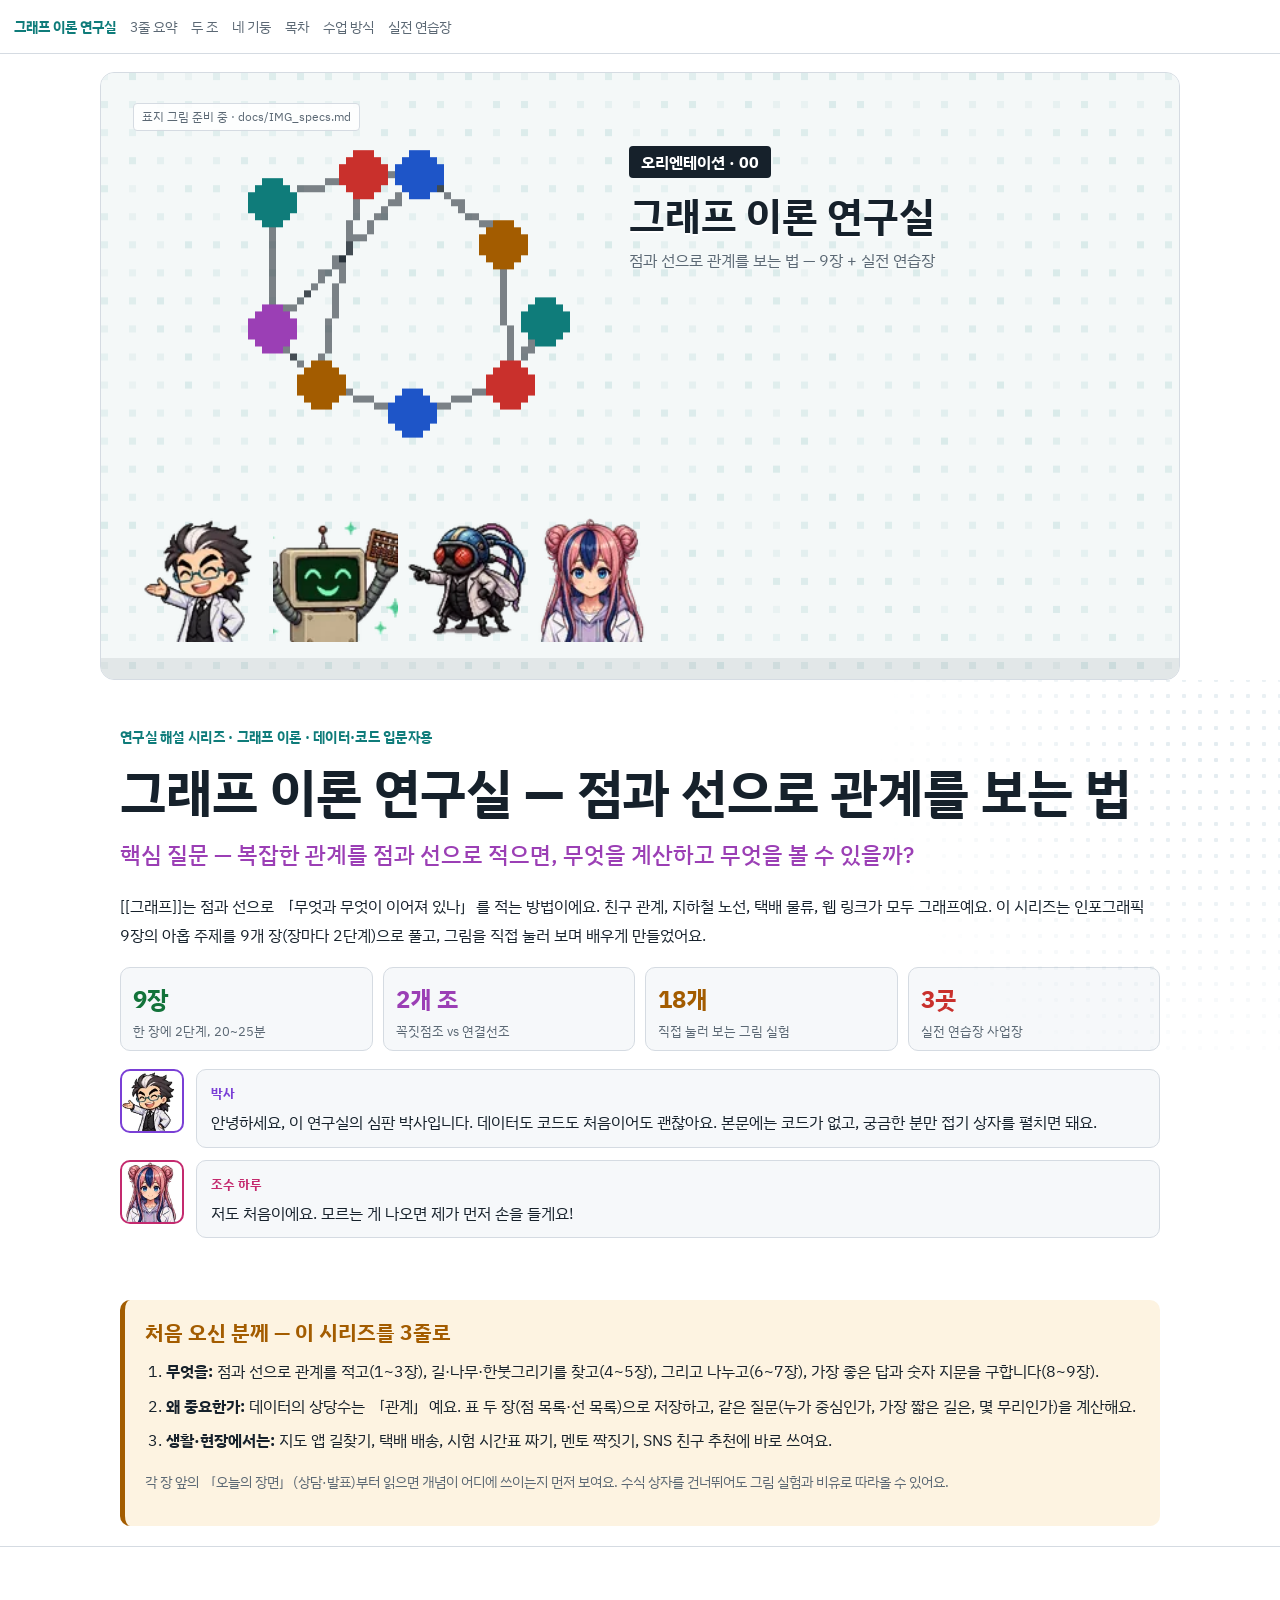
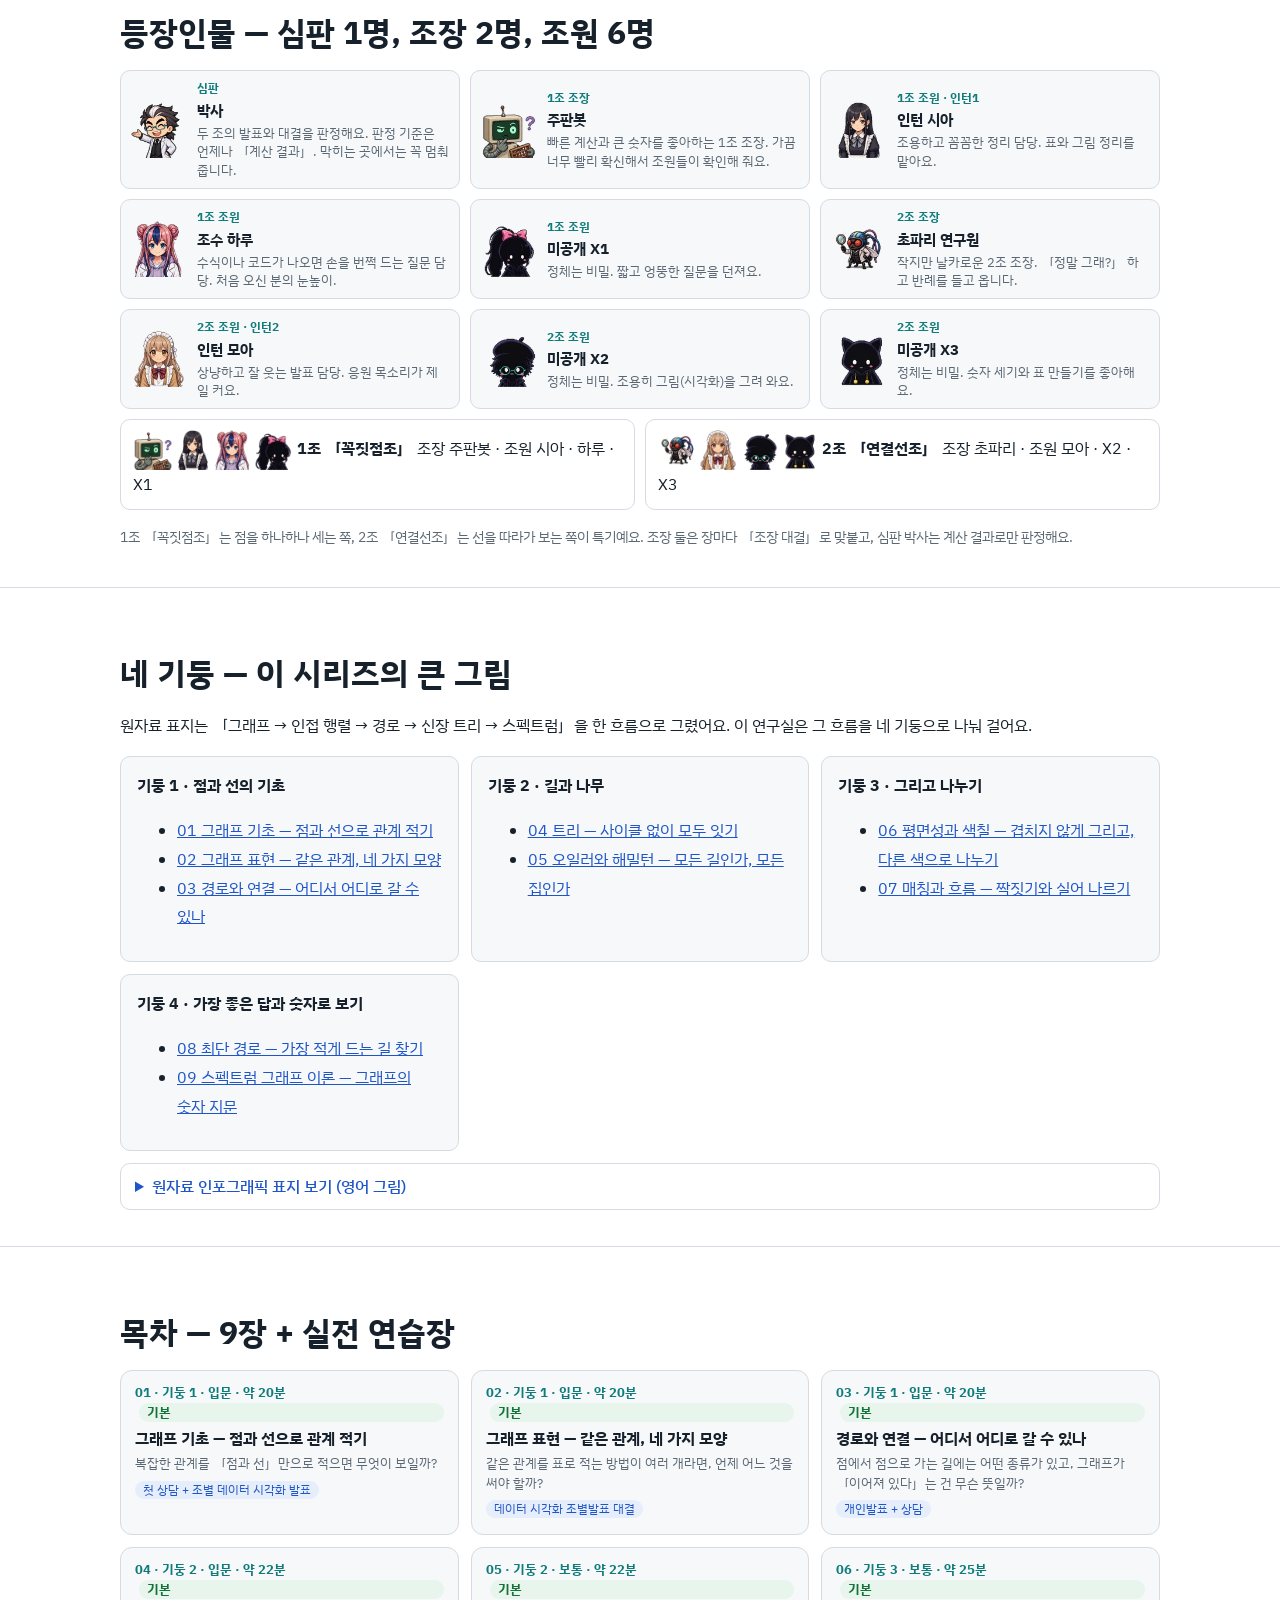
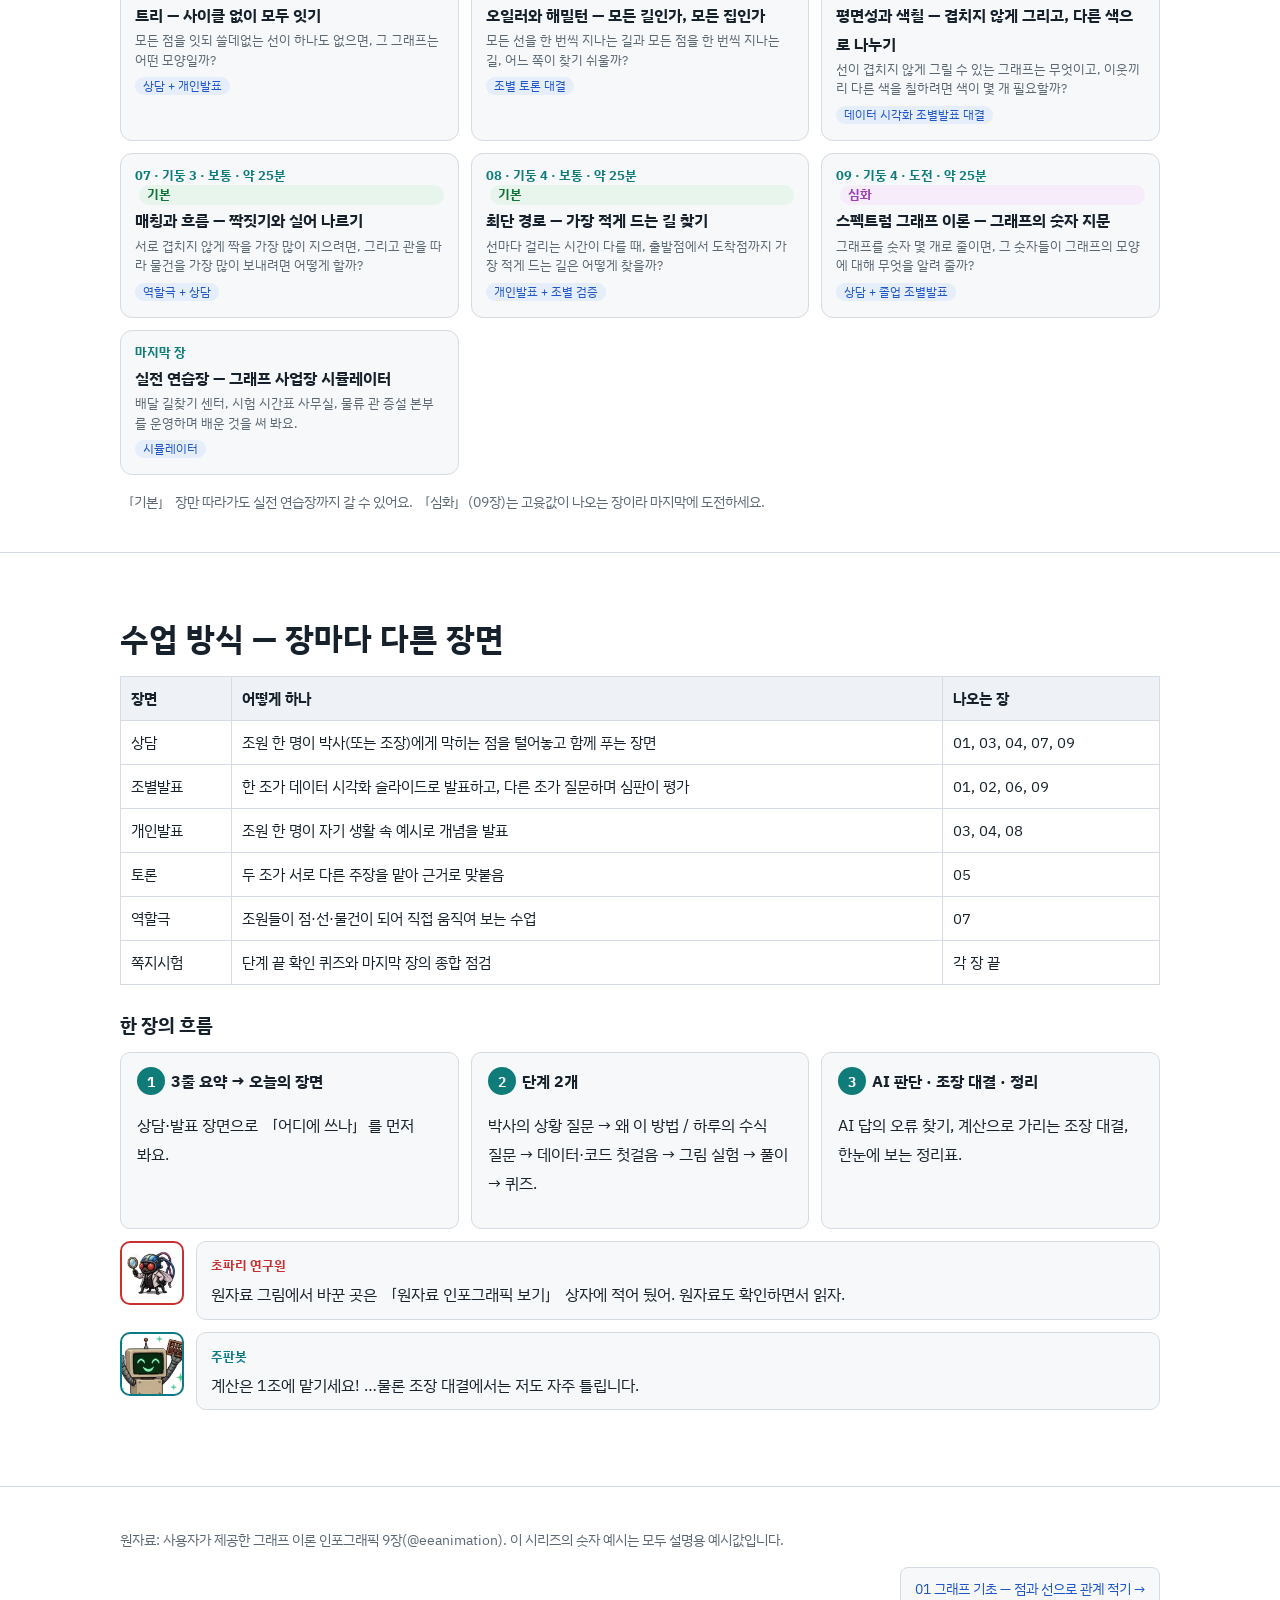
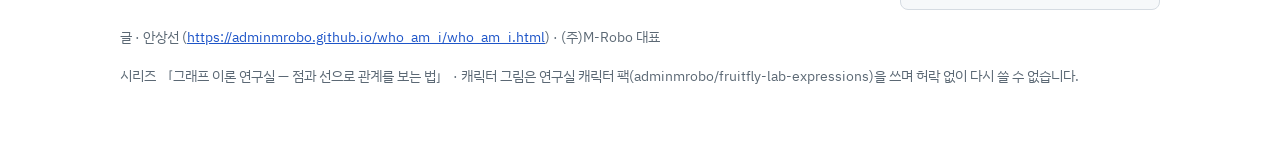
==== index.html @ d25700cf "그래프 이론 연구실 9장 + 실전 연습장 (ai-lab-explainer-plain) - 원자료 인포그래픽 9장을 9개 장(장마다 2단계)으로 구성 - 심판 박사, 1조 꼭짓점조(" ====
<!DOCTYPE html><html lang="ko"><head>
<meta charset="utf-8">
<meta name="viewport" content="width=device-width, initial-scale=1, viewport-fit=cover">
<title>그래프 이론 연구실 — 점과 선으로 관계를 보는 법 · 오리엔테이션</title>
<meta name="description" content="데이터·코드를 처음 배우는 분을 위한 그래프 이론 9장 + 실전 연습장. 심판 박사, 조장 초파리·주판봇, 조원 여섯이 조별발표·개인발표·상담으로 배우는 연구실 해설 시리즈.">
<meta property="og:title" content="그래프 이론 연구실 — 점과 선으로 관계를 보는 법 · 오리엔테이션">
<meta property="og:description" content="데이터·코드를 처음 배우는 분을 위한 그래프 이론 9장 + 실전 연습장. 심판 박사, 조장 초파리·주판봇, 조원 여섯이 조별발표·개인발표·상담으로 배우는 연구실 해설 시리즈.">
<meta property="og:type" content="article">
<meta property="og:image" content="img/og/og_index.webp">
<link rel="preconnect" href="https://fonts.googleapis.com"><link rel="preconnect" href="https://fonts.gstatic.com" crossorigin>
<link href="https://fonts.googleapis.com/css2?family=IBM+Plex+Sans+KR:wght@400;500;700&display=swap" rel="stylesheet">
<link rel="stylesheet" href="assets/lab.css">
<!-- px-fix v1 --><style id="px-fix">img{image-rendering:auto!important}</style><script id="px-fix-js">(function(){var R=window.ResizeObserver;function f(i){var n=i.naturalWidth,w=i.getBoundingClientRect().width;if(!n||!w)return;var s=w*(window.devicePixelRatio||1)/n;i.style.setProperty("image-rendering",s>=1.95?"pixelated":"auto","important")}var ro=R?new R(function(es){es.forEach(function(e){f(e.target)})}):null;function a(i){if(i.__px)return;i.__px=1;i.addEventListener("load",function(){f(i)});if(ro)ro.observe(i);f(i)}function all(r){(r||document).querySelectorAll&&(r||document).querySelectorAll("img").forEach(a)}function go(){all();if(window.MutationObserver)new MutationObserver(function(ms){ms.forEach(function(m){m.addedNodes.forEach(function(n){if(n.nodeType!==1)return;if(n.tagName==="IMG")a(n);else all(n)})})}).observe(document.documentElement,{childList:true,subtree:true});window.addEventListener("resize",function(){document.querySelectorAll("img").forEach(f)})}if(document.readyState==="loading")document.addEventListener("DOMContentLoaded",go);else go()})();</script><!-- /px-fix -->
</head><body>
<nav class="top" aria-label="목차"><a class="logo" href="index.html">그래프 이론 연구실</a><a href="#three">3줄 요약</a><a href="#cast">두 조</a><a href="#pillars">네 기둥</a><a href="#toc">목차</a><a href="#how">수업 방식</a><a href="practice/index.html">실전 연습장</a></nav><div id="prog"></div>
<div class="cover" id="top" role="img" aria-label="그래프 이론 연구실 표지 — 픽셀 점과 선으로 이어진 관계도 앞의 두 조와 심판 박사"><canvas class="bgpx" data-seed="58" data-motif="2" aria-hidden="true"></canvas><span class="badge">표지 그림 준비 중 · docs/IMG_specs.md</span><div class="cchars"><img class="" data-who="doc" data-mood="front" alt="" aria-hidden="true"><img class="" data-who="robo" data-mood="happy" alt="" aria-hidden="true"><img class="" data-who="fly" data-mood="point" alt="" aria-hidden="true"><img class="" data-who="asst" data-mood="smile" alt="" aria-hidden="true"></div><div class="ctext"><span class="no">오리엔테이션 · 00</span><h1>그래프 이론 연구실</h1><p>점과 선으로 관계를 보는 법 — 9장 + 실전 연습장</p></div></div>
<header class="hero"><div class="wrap"><div class="kicker">연구실 해설 시리즈 · 그래프 이론 · 데이터·코드 입문자용</div><h1>그래프 이론 연구실 — 점과 선으로 관계를 보는 법</h1>
<p class="q">핵심 질문 — 복잡한 관계를 점과 선으로 적으면, 무엇을 계산하고 무엇을 볼 수 있을까?</p>
<p>[[그래프]]는 점과 선으로 「무엇과 무엇이 이어져 있나」를 적는 방법이에요. 친구 관계, 지하철 노선, 택배 물류, 웹 링크가 모두 그래프예요. 이 시리즈는 인포그래픽 9장의 아홉 주제를 9개 장(장마다 2단계)으로 풀고, 그림을 직접 눌러 보며 배우게 만들었어요.</p>
<div class="kpis"><div class="kpi g"><b>9장</b><span>한 장에 2단계, 20~25분</span></div><div class="kpi m"><b>2개 조</b><span>꼭짓점조 vs 연결선조</span></div><div class="kpi a"><b>18개</b><span>직접 눌러 보는 그림 실험</span></div><div class="kpi r"><b>3곳</b><span>실전 연습장 사업장</span></div></div><div class="say" data-who="doc"><img class="who" data-who="doc" data-mood="front" alt="" aria-hidden="true"><div><b class="name">박사</b><p>안녕하세요, 이 연구실의 심판 박사입니다. 데이터도 코드도 처음이어도 괜찮아요. 본문에는 코드가 없고, 궁금한 분만 접기 상자를 펼치면 돼요.</p></div></div><div class="say" data-who="asst"><img class="who" data-who="asst" data-mood="smile" alt="" aria-hidden="true"><div><b class="name">조수 하루</b><p>저도 처음이에요. 모르는 게 나오면 제가 먼저 손을 들게요!</p></div></div></div></header>
<div class="wrap"><div class="three" id="three"><h2>처음 오신 분께 — 이 시리즈를 3줄로</h2><ol>
<li><b>무엇을:</b> 점과 선으로 관계를 적고(1~3장), 길·나무·한붓그리기를 찾고(4~5장), 그리고 나누고(6~7장), 가장 좋은 답과 숫자 지문을 구합니다(8~9장).</li>
<li><b>왜 중요한가:</b> 데이터의 상당수는 「관계」예요. 표 두 장(점 목록·선 목록)으로 저장하고, 같은 질문(누가 중심인가, 가장 짧은 길은, 몇 무리인가)을 계산해요.</li>
<li><b>생활·현장에서는:</b> 지도 앱 길찾기, 택배 배송, 시험 시간표 짜기, 멘토 짝짓기, SNS 친구 추천에 바로 쓰여요.</li></ol>
<p class="note">각 장 앞의 「오늘의 장면」(상담·발표)부터 읽으면 개념이 어디에 쓰이는지 먼저 보여요. 수식 상자를 건너뛰어도 그림 실험과 비유로 따라올 수 있어요.</p></div></div>
<section class="level" id="cast"><div class="wrap"><h2>등장인물 — 심판 1명, 조장 2명, 조원 6명</h2><div class="cast"><div><img class="" data-who="doc" data-mood="front" alt="" aria-hidden="true"><div><span class="role">심판</span><b>박사</b><span>두 조의 발표와 대결을 판정해요. 판정 기준은 언제나 「계산 결과」. 막히는 곳에서는 꼭 멈춰 줍니다.</span></div></div><div><img class="" data-who="robo" data-mood="calc" alt="" aria-hidden="true"><div><span class="role">1조 조장</span><b>주판봇</b><span>빠른 계산과 큰 숫자를 좋아하는 1조 조장. 가끔 너무 빨리 확신해서 조원들이 확인해 줘요.</span></div></div><div><img class="" data-who="sia" data-mood="e13" alt="" aria-hidden="true"><div><span class="role">1조 조원 · 인턴1</span><b>인턴 시아</b><span>조용하고 꼼꼼한 정리 담당. 표와 그림 정리를 맡아요.</span></div></div><div><img class="" data-who="asst" data-mood="e13" alt="" aria-hidden="true"><div><span class="role">1조 조원</span><b>조수 하루</b><span>수식이나 코드가 나오면 손을 번쩍 드는 질문 담당. 처음 오신 분의 눈높이.</span></div></div><div><img class="" data-who="x1" data-mood="e13" alt="" aria-hidden="true"><div><span class="role">1조 조원</span><b>미공개 X1</b><span>정체는 비밀. 짧고 엉뚱한 질문을 던져요.</span></div></div><div><img class="" data-who="fly" data-mood="magnify" alt="" aria-hidden="true"><div><span class="role">2조 조장</span><b>초파리 연구원</b><span>작지만 날카로운 2조 조장. 「정말 그래?」 하고 반례를 들고 옵니다.</span></div></div><div><img class="" data-who="moa" data-mood="e13" alt="" aria-hidden="true"><div><span class="role">2조 조원 · 인턴2</span><b>인턴 모아</b><span>상냥하고 잘 웃는 발표 담당. 응원 목소리가 제일 커요.</span></div></div><div><img class="" data-who="x2" data-mood="e13" alt="" aria-hidden="true"><div><span class="role">2조 조원</span><b>미공개 X2</b><span>정체는 비밀. 조용히 그림(시각화)을 그려 와요.</span></div></div><div><img class="" data-who="x3" data-mood="e13" alt="" aria-hidden="true"><div><span class="role">2조 조원</span><b>미공개 X3</b><span>정체는 비밀. 숫자 세기와 표 만들기를 좋아해요.</span></div></div></div>
<div class="groups"><div><img class="" data-who="robo" data-mood="calc" alt="" aria-hidden="true"><img class="" data-who="sia" data-mood="e13" alt="" aria-hidden="true"><img class="" data-who="asst" data-mood="e13" alt="" aria-hidden="true"><img class="" data-who="x1" data-mood="e13" alt="" aria-hidden="true"> <b>1조 「꼭짓점조」</b> 조장 주판봇 · 조원 시아 · 하루 · X1</div><div><img class="" data-who="fly" data-mood="magnify" alt="" aria-hidden="true"><img class="" data-who="moa" data-mood="e13" alt="" aria-hidden="true"><img class="" data-who="x2" data-mood="e13" alt="" aria-hidden="true"><img class="" data-who="x3" data-mood="e13" alt="" aria-hidden="true"> <b>2조 「연결선조」</b> 조장 초파리 · 조원 모아 · X2 · X3</div></div>
<p class="note">1조 「꼭짓점조」는 점을 하나하나 세는 쪽, 2조 「연결선조」는 선을 따라가 보는 쪽이 특기예요. 조장 둘은 장마다 「조장 대결」로 맞붙고, 심판 박사는 계산 결과로만 판정해요.</p></div></section>
<section class="level" id="pillars"><div class="wrap"><h2>네 기둥 — 이 시리즈의 큰 그림</h2>
<p>원자료 표지는 「그래프 → 인접 행렬 → 경로 → 신장 트리 → 스펙트럼」을 한 흐름으로 그렸어요. 이 연구실은 그 흐름을 네 기둥으로 나눠 걸어요.</p>
<div class="steps"><div><b>기둥 1 · 점과 선의 기초</b><ul><li><a href="01_graph_fundamentals.html">01 그래프 기초 — 점과 선으로 관계 적기</a></li><li><a href="02_representations.html">02 그래프 표현 — 같은 관계, 네 가지 모양</a></li><li><a href="03_paths_connectivity.html">03 경로와 연결 — 어디서 어디로 갈 수 있나</a></li></ul></div><div><b>기둥 2 · 길과 나무</b><ul><li><a href="04_trees.html">04 트리 — 사이클 없이 모두 잇기</a></li><li><a href="05_euler_hamilton.html">05 오일러와 해밀턴 — 모든 길인가, 모든 집인가</a></li></ul></div><div><b>기둥 3 · 그리고 나누기</b><ul><li><a href="06_planarity_coloring.html">06 평면성과 색칠 — 겹치지 않게 그리고, 다른 색으로 나누기</a></li><li><a href="07_matching_flow.html">07 매칭과 흐름 — 짝짓기와 실어 나르기</a></li></ul></div><div><b>기둥 4 · 가장 좋은 답과 숫자로 보기</b><ul><li><a href="08_shortest_paths.html">08 최단 경로 — 가장 적게 드는 길 찾기</a></li><li><a href="09_spectral_graph_theory.html">09 스펙트럼 그래프 이론 — 그래프의 숫자 지문</a></li></ul></div></div>
<details><summary>원자료 인포그래픽 표지 보기 (영어 그림)</summary><p class="note">원자료 표지의 스펙트럼 값 {−2, −1, 0, 0, 1, 3}은 점 5개 그래프인데 값이 6개이고 합도 0이 아니어서, 09장에서 계산한 값 {−2, −1.17, 0, 0.69, 2.48}로 바꿉니다.</p><img loading="lazy" src="img/source/src00.webp" width="919" height="919" alt="그래프 이론 시리즈 개요 인포그래픽"></details>
</div></section>
<section class="level" id="toc"><div class="wrap"><h2>목차 — 9장 + 실전 연습장</h2><div class="toc"><a href="01_graph_fundamentals.html"><span class="n">01 · 기둥 1 · 입문 · 약 20분 <span class="track basic">기본</span></span><b>그래프 기초 — 점과 선으로 관계 적기</b><span>복잡한 관계를 「점과 선」만으로 적으면 무엇이 보일까?</span><span class="fmt">첫 상담 + 조별 데이터 시각화 발표</span></a><a href="02_representations.html"><span class="n">02 · 기둥 1 · 입문 · 약 20분 <span class="track basic">기본</span></span><b>그래프 표현 — 같은 관계, 네 가지 모양</b><span>같은 관계를 표로 적는 방법이 여러 개라면, 언제 어느 것을 써야 할까?</span><span class="fmt">데이터 시각화 조별발표 대결</span></a><a href="03_paths_connectivity.html"><span class="n">03 · 기둥 1 · 입문 · 약 20분 <span class="track basic">기본</span></span><b>경로와 연결 — 어디서 어디로 갈 수 있나</b><span>점에서 점으로 가는 길에는 어떤 종류가 있고, 그래프가 「이어져 있다」는 건 무슨 뜻일까?</span><span class="fmt">개인발표 + 상담</span></a><a href="04_trees.html"><span class="n">04 · 기둥 2 · 입문 · 약 22분 <span class="track basic">기본</span></span><b>트리 — 사이클 없이 모두 잇기</b><span>모든 점을 잇되 쓸데없는 선이 하나도 없으면, 그 그래프는 어떤 모양일까?</span><span class="fmt">상담 + 개인발표</span></a><a href="05_euler_hamilton.html"><span class="n">05 · 기둥 2 · 보통 · 약 22분 <span class="track basic">기본</span></span><b>오일러와 해밀턴 — 모든 길인가, 모든 집인가</b><span>모든 선을 한 번씩 지나는 길과 모든 점을 한 번씩 지나는 길, 어느 쪽이 찾기 쉬울까?</span><span class="fmt">조별 토론 대결</span></a><a href="06_planarity_coloring.html"><span class="n">06 · 기둥 3 · 보통 · 약 25분 <span class="track basic">기본</span></span><b>평면성과 색칠 — 겹치지 않게 그리고, 다른 색으로 나누기</b><span>선이 겹치지 않게 그릴 수 있는 그래프는 무엇이고, 이웃끼리 다른 색을 칠하려면 색이 몇 개 필요할까?</span><span class="fmt">데이터 시각화 조별발표 대결</span></a><a href="07_matching_flow.html"><span class="n">07 · 기둥 3 · 보통 · 약 25분 <span class="track basic">기본</span></span><b>매칭과 흐름 — 짝짓기와 실어 나르기</b><span>서로 겹치지 않게 짝을 가장 많이 지으려면, 그리고 관을 따라 물건을 가장 많이 보내려면 어떻게 할까?</span><span class="fmt">역할극 + 상담</span></a><a href="08_shortest_paths.html"><span class="n">08 · 기둥 4 · 보통 · 약 25분 <span class="track basic">기본</span></span><b>최단 경로 — 가장 적게 드는 길 찾기</b><span>선마다 걸리는 시간이 다를 때, 출발점에서 도착점까지 가장 적게 드는 길은 어떻게 찾을까?</span><span class="fmt">개인발표 + 조별 검증</span></a><a href="09_spectral_graph_theory.html"><span class="n">09 · 기둥 4 · 도전 · 약 25분 <span class="track adv">심화</span></span><b>스펙트럼 그래프 이론 — 그래프의 숫자 지문</b><span>그래프를 숫자 몇 개로 줄이면, 그 숫자들이 그래프의 모양에 대해 무엇을 알려 줄까?</span><span class="fmt">상담 + 졸업 조별발표</span></a><a href="practice/index.html"><span class="n">마지막 장</span><b>실전 연습장 — 그래프 사업장 시뮬레이터</b><span>배달 길찾기 센터, 시험 시간표 사무실, 물류 관 증설 본부를 운영하며 배운 것을 써 봐요.</span><span class="fmt">시뮬레이터</span></a></div><p class="note">「기본」 장만 따라가도 실전 연습장까지 갈 수 있어요. 「심화」(09장)는 고윳값이 나오는 장이라 마지막에 도전하세요.</p></div></section>
<section class="level" id="how"><div class="wrap"><h2>수업 방식 — 장마다 다른 장면</h2>
<div class="tw"><table class="tb"><thead><tr><th>장면</th><th>어떻게 하나</th><th>나오는 장</th></tr></thead><tbody><tr><td>상담</td><td>조원 한 명이 박사(또는 조장)에게 막히는 점을 털어놓고 함께 푸는 장면</td><td>01, 03, 04, 07, 09</td></tr><tr><td>조별발표</td><td>한 조가 데이터 시각화 슬라이드로 발표하고, 다른 조가 질문하며 심판이 평가</td><td>01, 02, 06, 09</td></tr><tr><td>개인발표</td><td>조원 한 명이 자기 생활 속 예시로 개념을 발표</td><td>03, 04, 08</td></tr><tr><td>토론</td><td>두 조가 서로 다른 주장을 맡아 근거로 맞붙음</td><td>05</td></tr><tr><td>역할극</td><td>조원들이 점·선·물건이 되어 직접 움직여 보는 수업</td><td>07</td></tr><tr><td>쪽지시험</td><td>단계 끝 확인 퀴즈와 마지막 장의 종합 점검</td><td>각 장 끝</td></tr></tbody></table></div>
<h3>한 장의 흐름</h3><div class="steps"><div><b class="n">1</b><b>3줄 요약 → 오늘의 장면</b><p>상담·발표 장면으로 「어디에 쓰나」를 먼저 봐요.</p></div><div><b class="n">2</b><b>단계 2개</b><p>박사의 상황 질문 → 왜 이 방법 / 하루의 수식 질문 → 데이터·코드 첫걸음 → 그림 실험 → 풀이 → 퀴즈.</p></div><div><b class="n">3</b><b>AI 판단 · 조장 대결 · 정리</b><p>AI 답의 오류 찾기, 계산으로 가리는 조장 대결, 한눈에 보는 정리표.</p></div></div>
<div class="say" data-who="fly"><img class="who" data-who="fly" data-mood="magnify" alt="" aria-hidden="true"><div><b class="name">초파리 연구원</b><p>원자료 그림에서 바꾼 곳은 「원자료 인포그래픽 보기」 상자에 적어 뒀어. 원자료도 확인하면서 읽자.</p></div></div><div class="say" data-who="robo"><img class="who" data-who="robo" data-mood="happy" alt="" aria-hidden="true"><div><b class="name">주판봇</b><p>계산은 1조에 맡기세요! …물론 조장 대결에서는 저도 자주 틀립니다.</p></div></div></div></section>
<footer><div class="wrap"><p class="note">원자료: 사용자가 제공한 그래프 이론 인포그래픽 9장(@eeanimation). 이 시리즈의 숫자 예시는 모두 설명용 예시값입니다.</p>
<div class="nextprev"><span></span><a href="01_graph_fundamentals.html">01 그래프 기초 — 점과 선으로 관계 적기 →</a></div>
<p>글 · 안상선 (<a href="https://adminmrobo.github.io/who_am_i/who_am_i.html">https://adminmrobo.github.io/who_am_i/who_am_i.html</a>) · (주)M-Robo 대표</p>
<p class="note">시리즈 「그래프 이론 연구실 — 점과 선으로 관계를 보는 법」 · 캐릭터 그림은 연구실 캐릭터 팩(adminmrobo/fruitfly-lab-expressions)을 쓰며 허락 없이 다시 쓸 수 없습니다.</p>
</div></footer>
<script src="assets/sprites.js"></script><script src="assets/widgets.js"></script><script src="assets/lab.js"></script></body></html>
---- assets/lab.css ----
/* 그래프 이론 연구실 — 낮의 연구실 테마 (흰 배경) */
:root{
  --bg:#ffffff; --panel:#f6f8fa; --panel2:#eef2f6; --rule:#d5dbe2;
  --text:#16212b; --muted:#5b6874;
  --stain:#9b3fb5; --gfp:#13733a; --eye:#c9302c; --amber:#a35c00; --info:#1e55c8;
  --stain-soft:#f6ecfa; --gfp-soft:#e7f5ec; --eye-soft:#fcebea; --amber-soft:#fdf3e1; --info-soft:#e6eefb;
  --c-doc:#7a3fd6; --c-asst:#c42a6e; --c-fly:#c93030; --c-robo:#0b7a86; --c-sia:#5a5a6e; --c-moa:#93651a;
  --c-x1:#3d4a5c; --c-x2:#4b4b4b; --c-x3:#5c4a3d;
  --accent:#0f7c7a; /* 주제 강조색: 그래프 이론 (하나만) */
  color-scheme:light;
}
*{box-sizing:border-box}
html{scroll-behavior:smooth;-webkit-text-size-adjust:100%}
@media (prefers-reduced-motion:reduce){html{scroll-behavior:auto}}
body{margin:0;background:var(--bg);color:var(--text);font:16px/1.8 "IBM Plex Sans KR","Apple SD Gothic Neo","Malgun Gothic","Noto Sans KR",system-ui,sans-serif;overflow-x:hidden}
h1,h2,h3,p,li,td,th,summary{word-break:keep-all;overflow-wrap:anywhere}
h1{font-size:clamp(30px,5vw,52px);line-height:1.25;margin:.2em 0}
h2{font-size:clamp(23px,3vw,32px);line-height:1.35;margin:0 0 .5em}
h3{font-size:19px;margin:1.2em 0 .5em}
a{color:var(--info)}
.wrap{max-width:1080px;margin:0 auto;padding:0 20px}
:focus-visible{outline:3px solid #f0b400;outline-offset:2px}
nav.top{position:sticky;top:0;z-index:50;height:54px;background:rgba(255,255,255,.92);backdrop-filter:blur(8px);border-bottom:1px solid var(--rule);display:flex;align-items:center;gap:14px;padding:0 14px;overflow-x:auto;white-space:nowrap;scrollbar-width:none}
nav.top::-webkit-scrollbar{display:none}
nav.top .logo{font-weight:700;color:var(--accent);text-decoration:none}
nav.top a{color:var(--muted);text-decoration:none;font-size:14px}
nav.top a:hover{color:var(--text)}
#prog{position:fixed;left:0;top:54px;height:3px;background:var(--gfp);width:0;z-index:60}
/* 표지 */
.cover{position:relative;max-width:1080px;margin:18px auto 0;aspect-ratio:16/9;border-radius:14px;overflow:hidden;border:1px solid var(--rule);background:#f3f7fb}
.cover canvas.bgpx{position:absolute;inset:0;width:100%;height:100%}
.cover .ctext{position:absolute;right:5%;top:12%;width:46%;text-align:left}
.cover .ctext .no{display:inline-block;background:var(--text);color:#fff;font-weight:700;padding:2px 12px;border-radius:4px;font-size:clamp(12px,1.6vw,16px)}
.cover .ctext h1{font-size:clamp(20px,3.6vw,40px);margin:.3em 0 .2em;text-shadow:0 2px 0 #fff}
.cover .ctext p{margin:0;color:var(--muted);font-size:clamp(11px,1.5vw,16px);line-height:1.5}
.cover .cchars{position:absolute;left:4%;bottom:6%;display:flex;align-items:flex-end;gap:1%;width:48%}
.cover .cchars img{width:24%;height:auto}
.cover .badge{position:absolute;left:3%;top:5%;font-size:12px;color:var(--muted);background:rgba(255,255,255,.85);padding:2px 8px;border-radius:4px;border:1px solid var(--rule)}
@media (max-width:620px){.cover{border-radius:0;aspect-ratio:auto;min-height:330px}.cover .ctext{position:relative;width:auto;right:auto;top:auto;padding:22px 18px 120px}.cover .cchars{width:80%}}
/* 히어로 */
header.hero{position:relative;padding:44px 0 30px;overflow:hidden}
header.hero:before{content:"";position:absolute;right:-80px;top:-40px;width:520px;height:420px;background-image:radial-gradient(circle,rgba(47,111,143,.14) 2px,transparent 2.5px);background-size:16px 16px;-webkit-mask:radial-gradient(circle at 70% 30%,#000 0,transparent 70%);mask:radial-gradient(circle at 70% 30%,#000 0,transparent 70%);pointer-events:none}
.kicker{color:var(--accent);font-weight:700;font-size:14px;letter-spacing:.02em}
.hero .q{font-size:clamp(18px,2.2vw,23px);font-weight:500;color:var(--stain);margin:.3em 0 .6em}
.kpis{display:grid;grid-template-columns:repeat(4,1fr);gap:10px;margin:18px 0}
.kpi{background:var(--panel);border:1px solid var(--rule);border-radius:10px;padding:10px 12px}
.kpi b{display:block;font-size:24px;font-variant-numeric:tabular-nums}
.kpi span{font-size:13px;color:var(--muted);line-height:1.4;display:block}
.kpi.g b{color:var(--gfp)}.kpi.m b{color:var(--stain)}.kpi.r b{color:var(--eye)}.kpi.a b{color:var(--amber)}
@media (max-width:460px){.kpis{grid-template-columns:1fr 1fr}}
section.level{padding:64px 0 24px;border-top:1px solid var(--rule)}
@media (max-width:620px){section.level{padding:48px 0 18px}}
.three{background:var(--amber-soft);border-left:5px solid var(--amber);border-radius:10px;padding:18px 20px;margin:20px 0}
.three h2{font-size:21px;color:var(--amber)}
.three ol{margin:.2em 0 .4em;padding-left:1.3em}
.three li{margin:.35em 0}
.note{color:var(--muted);font-size:14px}
/* 말풍선 */
.say{display:flex;gap:12px;align-items:flex-start;margin:12px 0}
.say img.who{width:64px;height:64px;flex:none;border-radius:10px;border:2px solid var(--rule);background:#fff;object-fit:contain}
.say > div{background:var(--panel);border:1px solid var(--rule);border-radius:10px;padding:8px 14px;flex:1;min-width:0}
.say .name{font-size:13px}
.say p{margin:.1em 0}
.say[data-who=doc] img.who{border-color:var(--c-doc)}.say[data-who=doc] .name{color:var(--c-doc)}
.say[data-who=asst] img.who{border-color:var(--c-asst)}.say[data-who=asst] .name{color:var(--c-asst)}
.say[data-who=fly] img.who{border-color:var(--c-fly)}.say[data-who=fly] .name{color:var(--c-fly)}
.say[data-who=robo] img.who{border-color:var(--c-robo)}.say[data-who=robo] .name{color:var(--c-robo)}
.say[data-who=sia] img.who{border-color:var(--c-sia)}.say[data-who=sia] .name{color:var(--c-sia)}
.say[data-who=moa] img.who{border-color:var(--c-moa)}.say[data-who=moa] .name{color:var(--c-moa)}
.say[data-who^=x] img.who{border-color:var(--c-x1)}.say[data-who^=x] .name{color:var(--c-x1)}
@media (max-width:620px){.say img.who{width:52px;height:52px}}
.talk{border-left:3px dashed var(--rule);padding-left:12px;margin:18px 0}
/* 카드 */
.steps{display:grid;grid-template-columns:repeat(3,1fr);gap:12px}
.steps > div{background:var(--panel);border:1px solid var(--rule);border-radius:10px;padding:14px 16px}
.steps b.n{display:inline-grid;place-items:center;width:28px;height:28px;border-radius:50%;background:var(--accent);color:#fff;font-size:14px;margin-right:6px}
@media (max-width:860px){.steps{grid-template-columns:1fr}}
.cast{display:grid;grid-template-columns:repeat(3,1fr);gap:10px}
.cast > div{display:flex;gap:10px;align-items:center;background:var(--panel);border:1px solid var(--rule);border-radius:10px;padding:8px 10px}
.cast img{width:56px;height:56px;flex:none;object-fit:contain}
.cast b{display:block;font-size:15px}.cast span{font-size:13px;color:var(--muted);line-height:1.45;display:block}
.cast .role{font-size:12px;font-weight:700;color:var(--accent)}
@media (max-width:860px){.cast{grid-template-columns:1fr 1fr}}
@media (max-width:520px){.cast{grid-template-columns:1fr}}
.map3{display:grid;grid-template-columns:1fr auto 1fr auto 1fr;gap:8px;align-items:stretch}
.map3 > div{background:var(--panel);border:1px solid var(--rule);border-radius:10px;padding:12px}
.map3 > div.now{background:var(--gfp-soft);border-color:var(--gfp)}
.map3 > i{align-self:center;font-style:normal;color:var(--muted);font-size:22px}
.map3 small{display:block;color:var(--muted);font-size:12px}
@media (max-width:760px){.map3{grid-template-columns:1fr}.map3>i{transform:rotate(90deg);justify-self:center}}
/* 수업 형식 */
.klass{background:var(--info-soft);border:1px solid #c7d6f3;border-radius:12px;padding:16px 18px}
.klass .fmt{display:inline-block;background:var(--info);color:#fff;border-radius:999px;padding:2px 12px;font-size:13px;font-weight:700}
.klass ol{padding-left:1.3em}
.groups{display:grid;grid-template-columns:1fr 1fr;gap:10px;margin:10px 0}
.groups > div{background:#fff;border:1px solid var(--rule);border-radius:10px;padding:10px 12px}
.groups img{width:40px;height:40px;object-fit:contain;vertical-align:middle}
@media (max-width:620px){.groups{grid-template-columns:1fr}}
/* 단계 */
.lvhead{display:flex;gap:14px;align-items:center;flex-wrap:wrap}
.hex{width:52px;height:58px;display:grid;place-items:center;background:var(--accent);color:#fff;font-weight:700;font-size:20px;clip-path:polygon(50% 0,100% 25%,100% 75%,50% 100%,0 75%,0 25%);flex:none}
.tag{display:inline-block;font-size:13px;border-radius:999px;padding:1px 10px;margin:2px 4px 2px 0;background:var(--panel2);color:var(--muted);border:1px solid var(--rule)}
.tag.fly{background:var(--eye-soft);color:var(--eye);border-color:#f1c3c1}
.tag.nn{background:var(--stain-soft);color:var(--stain);border-color:#e4c8ee}
.situ{font-size:17px}
.twobox{display:grid;grid-template-columns:1fr 1fr;gap:14px;margin:18px 0}
@media (max-width:860px){.twobox{grid-template-columns:1fr}}
.whybox,.mathbox{border:1px solid var(--rule);border-radius:12px;padding:18px 20px;background:var(--panel)}
.whybox h3,.mathbox h3{margin-top:0;font-size:17px}
.whybox h3{color:var(--gfp)}
.mathbox{background:#fff;border-color:#efc6d8}
.mathbox h3{color:var(--c-asst)}
.whybox ol{padding-left:1.2em;margin:.3em 0}
.easy{background:var(--gfp-soft);border-radius:8px;padding:6px 10px;margin-top:8px}
.sym{width:100%;border-collapse:collapse;font-size:14px;margin:8px 0}
.sym th,.sym td{border:1px solid var(--rule);padding:6px 8px;text-align:left;vertical-align:top}
.sym th{background:var(--panel2)}
.sym td:first-child{font-family:"STIX Two Math","Cambria Math",serif;white-space:nowrap;font-size:16px}
.tryit{background:var(--amber-soft);border-radius:8px;padding:8px 12px;margin:8px 0}
.tryit p{margin:.15em 0;font-variant-numeric:tabular-nums}
.pair{display:grid;grid-template-columns:1fr 1fr;gap:12px;margin:16px 0}
.pair > div{border:1px solid var(--rule);border-radius:10px;padding:12px 14px;background:#fff}
.pair > div:first-child{border-top:4px solid var(--eye)}
.pair > div:last-child{border-top:4px solid var(--stain)}
@media (max-width:760px){.pair{grid-template-columns:1fr}}
.panel{border:1px solid var(--rule);border-radius:12px;background:var(--panel);padding:14px;margin:16px 0}
.panel .ptitle{font-weight:700;color:var(--info);margin-bottom:6px}
.panel svg,.panel canvas{display:block;max-width:100%;background:#fff;border:1px solid var(--rule);border-radius:8px;touch-action:pan-y}
.ctrl{display:flex;flex-wrap:wrap;gap:8px;align-items:center;margin:10px 0}
.ctrl .glabel{font-size:13px;color:var(--muted)}
.bt{font:inherit;font-size:14px;background:#fff;border:1px solid var(--rule);color:var(--text);border-radius:8px;padding:5px 12px;cursor:pointer;min-height:36px}
.bt:hover{border-color:var(--muted)}
.bt.primary,.bt[aria-pressed=true]{background:var(--gfp);border-color:var(--gfp);color:#fff}
.val{font-variant-numeric:tabular-nums;font-weight:700}
input[type=range]{width:180px;max-width:100%;accent-color:var(--gfp)}
.insight{background:#fff;border:1px solid var(--rule);border-radius:8px;padding:8px 12px;margin-top:8px;min-height:2.2em}
.insight p{margin:.1em 0}
.insight .g{color:var(--gfp)}.insight .r{color:var(--eye)}.insight .a{color:var(--amber)}.insight .m{color:var(--stain)}
.eq{font-variant-numeric:tabular-nums;background:#fff;border:1px dashed var(--rule);border-radius:8px;padding:6px 10px;margin:8px 0;font-size:15px}
.eq b{color:var(--gfp)}.eq em{color:var(--stain);font-style:normal}.eq i{color:var(--amber);font-style:normal}
.explain{background:var(--amber-soft);border-left:5px solid var(--amber);border-radius:10px;padding:14px 18px;margin:16px 0}
.explain h3{margin-top:0;color:var(--amber);font-size:17px}
.explain ol{padding-left:1.3em}.explain li{margin:.4em 0}
.lim{background:var(--eye-soft);border-radius:8px;padding:8px 12px;margin-top:10px;font-size:15px}
.interp{background:var(--stain-soft);border-radius:8px;padding:8px 12px;margin-top:10px}
details{border:1px solid var(--rule);border-radius:10px;padding:8px 14px;margin:12px 0;background:#fff}
details summary{cursor:pointer;font-weight:500;color:var(--info)}
details img{max-width:100%;height:auto;border-radius:6px;border:1px solid var(--rule);margin-top:8px}
.fix{background:var(--eye-soft);border-left:4px solid var(--eye);padding:6px 10px;border-radius:6px;margin:8px 0;font-size:14px}
.quiz{border:1px solid #c7d6f3;background:var(--info-soft);border-radius:12px;padding:14px 16px;margin:16px 0}
.quiz .qq{font-weight:500;margin:.2em 0 .4em}
.quiz .opts{display:flex;flex-direction:column;gap:6px}
.quiz .opts button{text-align:left}
.quiz .fb{margin-top:6px;font-size:15px}
.quiz .item+.item{margin-top:14px;padding-top:12px;border-top:1px dashed #c7d6f3}
.aic{border:2px solid var(--stain);border-radius:12px;padding:14px 18px;margin:18px 0;background:#fff}
.aic h3{margin-top:0;color:var(--stain)}
.aic .aiout{background:var(--panel2);border-radius:8px;padding:8px 12px;font-family:ui-monospace,Menlo,Consolas,monospace;font-size:14px;white-space:pre-wrap}
.duel{border:2px solid var(--text);border-radius:14px;padding:16px;background:#fff}
.duel .vs{display:grid;grid-template-columns:1fr auto 1fr;gap:10px;align-items:center}
.duel .side{background:var(--panel);border-radius:10px;padding:10px;text-align:center;border:2px solid var(--rule)}
.duel .side img{width:96px;height:96px;object-fit:contain}
.duel .side.fly{border-color:var(--c-fly)}.duel .side.robo{border-color:var(--c-robo)}
.duel .side.win{background:var(--gfp-soft);border-color:var(--gfp)}
.duel .vsm{font-weight:900;font-size:28px;color:var(--eye)}
.duel .flipx{transform:scaleX(-1)}
.verdict{margin-top:10px;background:var(--panel);border-radius:8px;padding:10px 12px;min-height:2.4em}
@media (max-width:620px){.duel .vs{grid-template-columns:1fr}.duel .vsm{text-align:center}}
.tw{overflow-x:auto;-webkit-overflow-scrolling:touch}
table.tb{border-collapse:collapse;width:100%;font-size:15px;min-width:560px}
table.tb th,table.tb td{border:1px solid var(--rule);padding:8px 10px;text-align:left;vertical-align:top}
table.tb th{background:var(--panel2)}
.jt{border-bottom:2px dotted var(--amber);cursor:help}
#tip{position:absolute;z-index:80;max-width:300px;background:#fff;border:1px solid var(--amber);border-radius:8px;padding:8px 12px;box-shadow:0 2px 8px rgba(22,33,43,.15);font-size:14px;line-height:1.6;display:none}
#tip b{color:var(--amber)}
.rest{background:var(--gfp-soft);border-radius:8px;padding:6px 12px;margin:10px 0;font-size:15px}
.recap{background:var(--panel2);border-radius:8px;padding:8px 12px;margin:10px 0;font-size:15px}
.recap b{color:var(--accent)}
.outro{display:grid;grid-template-columns:1fr 1fr;gap:6px 14px}
@media (max-width:760px){.outro{grid-template-columns:1fr}}
footer{border-top:1px solid var(--rule);margin-top:40px;padding:26px 0 60px;color:var(--muted);font-size:14px}
footer .nextprev{display:flex;justify-content:space-between;gap:10px;flex-wrap:wrap;margin:10px 0}
footer .nextprev a{background:var(--panel);border:1px solid var(--rule);border-radius:8px;padding:8px 14px;text-decoration:none}
.toc{display:grid;grid-template-columns:repeat(3,1fr);gap:12px}
.toc a{display:block;background:var(--panel);border:1px solid var(--rule);border-radius:12px;padding:12px 14px;text-decoration:none;color:var(--text)}
.toc a:hover{border-color:var(--accent)}
.toc .n{font-weight:700;color:var(--accent);font-size:13px}
.toc b{display:block;margin:.1em 0}
.toc span{font-size:13px;color:var(--muted);display:block;line-height:1.5}
.toc .fmt{display:inline-block;margin-top:4px;font-size:12px;background:var(--info-soft);color:var(--info);border-radius:999px;padding:0 8px}
@media (max-width:860px){.toc{grid-template-columns:1fr 1fr}}
@media (max-width:520px){.toc{grid-template-columns:1fr}}
.pill{display:inline-block;font-size:12px;border-radius:999px;padding:0 8px;background:var(--gfp-soft);color:var(--gfp)}
.sr{position:absolute;left:-9999px}
/* 실전 연습장 */
.sitbox{background:var(--panel);border:1px solid var(--rule);border-radius:10px;padding:12px 16px;margin:10px 0}
.simgrid{display:grid;grid-template-columns:300px 1fr;gap:14px;align-items:start}
@media (max-width:860px){.simgrid{grid-template-columns:1fr}}
.cgrp{border-radius:10px;padding:10px 12px;margin-bottom:10px;border:1px solid var(--rule)}
.cgrp .ct{font-weight:700;font-size:14px;margin-bottom:4px}
.cgrp.env{background:var(--gfp-soft);border-color:#b9dcc6}.cgrp.env .ct{color:var(--gfp)}
.cgrp.dec{background:var(--info-soft);border-color:#c7d6f3}.cgrp.dec .ct{color:var(--info)}
.graphs{display:grid;grid-template-columns:1fr 1fr;gap:10px}
@media (max-width:620px){.graphs{grid-template-columns:1fr}}
.graphs svg{background:#fff;border:1px solid var(--rule);border-radius:8px}
.talkbox{display:grid;grid-template-columns:1fr 1fr;gap:4px 12px;margin-top:10px}
@media (max-width:760px){.talkbox{grid-template-columns:1fr}}
.missions li{margin:.4em 0}
.deepbox{border:2px dashed var(--stain);border-radius:12px;padding:10px 14px;margin:24px 0;background:var(--stain-soft)}
.deepbox[open]{background:#fff}
.deepbox > summary{color:var(--stain);font-size:17px;line-height:1.6}
.deepbox section.level{border-top:none;padding-top:24px}
.deepbox section.level > .wrap{padding:0}
.nick{display:grid;grid-template-columns:repeat(4,1fr);gap:10px}
.nick > div{background:var(--amber-soft);border:1px solid #f0d9ae;border-radius:10px;padding:8px 12px}
.nick b{display:block;font-size:16px;color:var(--amber)}
.nick span{display:block;font-size:13px;color:var(--muted);line-height:1.45}
.nick .role{font-size:12px}
@media (max-width:860px){.nick{grid-template-columns:1fr 1fr}}
@media (max-width:460px){.nick{grid-template-columns:1fr}}
.track{display:inline-block;font-size:12px;border-radius:999px;padding:0 8px;margin-left:4px}
.track.basic{background:var(--gfp-soft);color:var(--gfp)}.track.adv{background:var(--stain-soft);color:var(--stain)}
/* 한눈에 보기 인포그래픽 · 한 장 정리 그림 */
.infog,.flowmap{margin:22px 0;border:2px solid var(--text);border-radius:12px;padding:14px 16px;background-color:#fbfcfd;background-image:linear-gradient(rgba(47,111,143,.06) 1px,transparent 1px),linear-gradient(90deg,rgba(47,111,143,.06) 1px,transparent 1px);background-size:20px 20px}
.ihead{display:flex;flex-direction:column;border-bottom:1px solid var(--rule);padding-bottom:8px;margin-bottom:12px}
.ihead span{font-size:12px;color:var(--accent);font-weight:700}
.ihead b{font-size:clamp(18px,2.2vw,22px)}
.ibody{display:grid;grid-template-columns:1.15fr 1fr;gap:16px;align-items:center}
@media (max-width:760px){.ibody{grid-template-columns:1fr}}
.icards{display:flex;flex-direction:column;gap:10px}
.ic{display:flex;gap:10px;background:#fff;border:1px solid var(--rule);border-left:4px solid var(--accent);border-radius:8px;padding:8px 12px}
.ic b.n{flex:none;display:grid;place-items:center;width:26px;height:26px;border-radius:50%;background:var(--accent);color:#fff;font-size:13px}
.ic p{margin:.1em 0 0;font-size:15px;line-height:1.65}
.idia{background:#fff;border:1px solid var(--rule);border-radius:8px;padding:8px;text-align:center}
.idia figcaption,.flowmap figcaption{font-size:13px;color:var(--muted);margin-top:6px;line-height:1.5}
.frow{display:flex;align-items:stretch;gap:6px;flex-wrap:wrap}
.frow > div{flex:1 1 150px;background:#fff;border:1px solid var(--rule);border-radius:8px;padding:8px 10px;min-width:0}
.frow > div small{display:block;font-size:11px;color:var(--muted)}
.frow > div b{display:block;font-size:15px;line-height:1.4;color:var(--stain)}
.frow > div span{display:block;font-size:13px;color:var(--muted);line-height:1.45}
.frow > div.fe{background:var(--panel2)}
.frow > div.fe span{color:var(--text)}
.frow > div.deep{border-style:dashed;border-color:var(--stain)}
.frow > i{align-self:center;font-style:normal;color:var(--accent);font-weight:700}
@media (max-width:760px){.frow{flex-direction:column}.frow > i{transform:rotate(90deg);align-self:center}}
@media (max-width:760px){.frow > div{flex:none}}
/* 픽셀아트 표지 · 장면 그림 */
.cover.has-img{background:#fff}
.cover.has-img .cimg{position:absolute;inset:0;width:100%;height:100%;object-fit:cover}
.cover.has-img .ctext{right:4%;width:42%}
.cover.has-img .ctext h1{text-shadow:none}
img.scene{display:block;width:100%;height:auto;border-radius:8px;border:1px solid var(--rule);margin:8px 0 6px;background:#fff}
@media (max-width:620px){
 .cover.has-img{aspect-ratio:auto;min-height:0}
 .cover.has-img .cimg{position:static;display:block;height:auto;aspect-ratio:10/9;object-fit:cover;object-position:left center}
 .cover.has-img .ctext{position:static;width:auto;padding:14px 18px 18px}
}
/* 데이터·코드 첫걸음 상자, 0/1 표 */
.vecbox{border:1px solid #bcd3e6;border-left:6px solid var(--accent);border-radius:12px;padding:16px 20px;margin:20px 0;background:#fff}
.vecbox h3{margin:0 0 6px;font-size:17px;color:var(--accent)}
.vecbox p{margin:.35em 0}
table.m01{border-collapse:collapse;margin:8px 0;font-variant-numeric:tabular-nums}
table.m01 td,table.m01 th{border:1px solid var(--rule);min-width:34px;height:32px;text-align:center;padding:2px 6px}
table.m01 th{background:var(--panel);font-weight:500}
table.m01 td.on{background:var(--gfp-soft);color:var(--gfp);font-weight:700}
table.m01 td.hot{outline:3px solid var(--amber);outline-offset:-3px}
table.m01 td button{all:unset;cursor:pointer;display:block;width:100%;height:100%;min-height:28px}
table.m01 td button:focus-visible{outline:2px solid var(--info)}
.mat{display:inline-flex;align-items:center;gap:4px;font-variant-numeric:tabular-nums}
.mat span.br{font-size:34px;line-height:1;color:var(--muted)}
.mat .cells{display:grid;grid-template-columns:repeat(2,auto);gap:2px 12px;text-align:center}
.sc4{display:grid;grid-template-columns:repeat(4,1fr);gap:8px;margin:10px 0}
.sc4>div{border:1px solid var(--rule);border-radius:8px;padding:8px;text-align:center}
.sc4 b{display:block;font-size:20px}
.sc4 .good{background:var(--gfp-soft)}.sc4 .bad{background:var(--eye-soft)}
@media (max-width:860px){.sc4{grid-template-columns:repeat(2,1fr)}}
/* 좁은 화면: 식 조각 표를 줄마다 카드로 (글자가 한 자씩 세로로 끊기지 않게) */
@media (max-width:600px){
 table.sym thead{display:none}
 table.sym,table.sym tbody,table.sym tr,table.sym td{display:block;width:auto}
 table.sym tr{border:1px solid var(--rule);border-radius:8px;padding:8px 10px;margin:8px 0;background:#fff}
 table.sym td{border:0;padding:2px 0}
 table.sym td:first-child{font-weight:700;font-size:16px;overflow-x:auto}
 table.sym td:nth-child(2)::before{content:'읽는 법 · ';color:var(--muted)}
 table.sym td:nth-child(3)::before{content:'뜻 · ';color:var(--muted)}
}
.mat{vertical-align:middle;margin:0 2px}
.mat .cells{font-size:.95em}
/* 받은 표지 그림이 제목 자리로 조금 넘어와도 글자가 읽히게 */
@media (min-width:861px){.cover.has-img .ctext{background:rgba(255,255,255,.9);border-radius:12px;padding:14px 18px}}
/* ── 그래프 이론 연구실 추가: 장면 카드 · 발표 슬라이드 · 코드 접기 ── */
.scene-card{border:1px solid var(--rule);border-left:6px solid var(--accent);border-radius:12px;padding:16px 20px;margin:22px 0;background:#fff}
.scene-card.g{border-left-color:var(--gfp)}.scene-card.b{border-left-color:var(--info)}.scene-card.m{border-left-color:var(--stain)}.scene-card.a{border-left-color:var(--amber)}.scene-card.r{border-left-color:var(--eye)}.scene-card.k{border-left-color:var(--text)}
.sc-head{display:flex;gap:10px;align-items:center;flex-wrap:wrap;margin-bottom:10px}
.sc-tag{font-size:13px;font-weight:700;color:#fff;background:var(--accent);border-radius:999px;padding:2px 12px}
.scene-card.g .sc-tag{background:var(--gfp)}.scene-card.b .sc-tag{background:var(--info)}.scene-card.m .sc-tag{background:var(--stain)}.scene-card.a .sc-tag{background:var(--amber)}.scene-card.r .sc-tag{background:var(--eye)}.scene-card.k .sc-tag{background:var(--text)}
.slide{border:2px solid var(--text);border-radius:10px;padding:14px 18px;margin:8px 0 14px;background:linear-gradient(#fff,#f8fafc)}
.slide .sl-top{display:flex;justify-content:space-between;font-size:12px;color:var(--muted);border-bottom:1px solid var(--rule);padding-bottom:4px}
.slide h3{margin:.4em 0 .3em}
.slide ul{margin:.2em 0 .6em;padding-left:22px;display:flex;flex-direction:column;gap:6px}
details.code dl.codemap{display:grid;grid-template-columns:minmax(0,1fr) minmax(0,1.2fr);gap:8px 16px;margin:10px 0}
details.code dt code{display:block;background:#0f1720;color:#e6edf3;border-radius:6px;padding:6px 10px;font-size:13px;white-space:pre-wrap;overflow-wrap:anywhere}
details.code dd{margin:0;align-self:center}
@media (max-width:700px){details.code dl.codemap{grid-template-columns:1fr}details.code dd{margin-bottom:8px}}
.gnode{cursor:pointer}.gnode:focus{outline:none}.gnode:focus-visible circle{stroke:#f0b400;stroke-width:4}
.mtx{border-collapse:collapse;font-variant-numeric:tabular-nums;margin:6px 0}
.mtx td,.mtx th{border:1px solid var(--rule);padding:2px 8px;text-align:center;min-width:28px}
.mtx th{background:var(--panel);font-weight:700}
.mtx td.on{background:var(--info-soft);font-weight:700}
.mtx td.btn{cursor:pointer}
.gviews{display:grid;grid-template-columns:repeat(3,minmax(0,1fr));gap:10px}
.gviews>div{border:1px solid var(--rule);border-radius:8px;padding:8px 10px;background:#fff;min-width:0}
.gviews h4{margin:0 0 4px;font-size:14px;color:var(--accent)}
@media (max-width:860px){.gviews{grid-template-columns:1fr}}
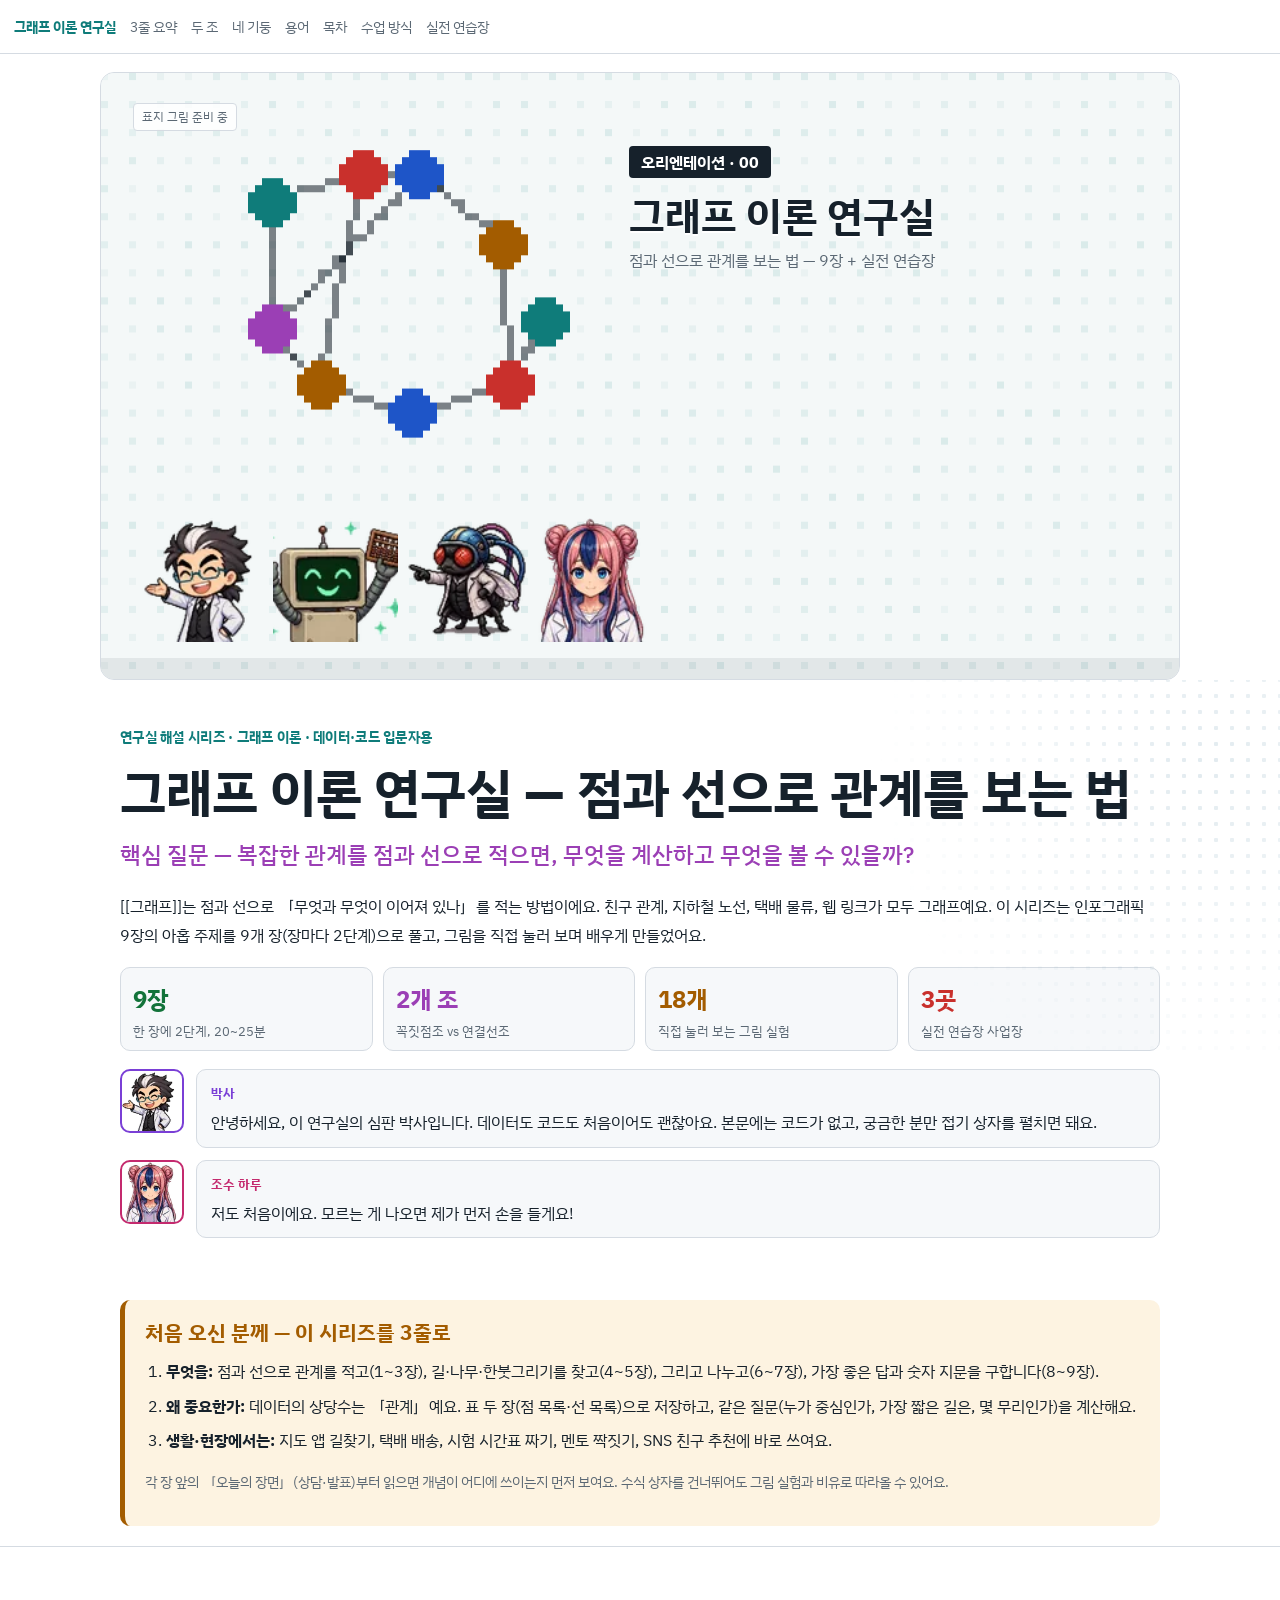
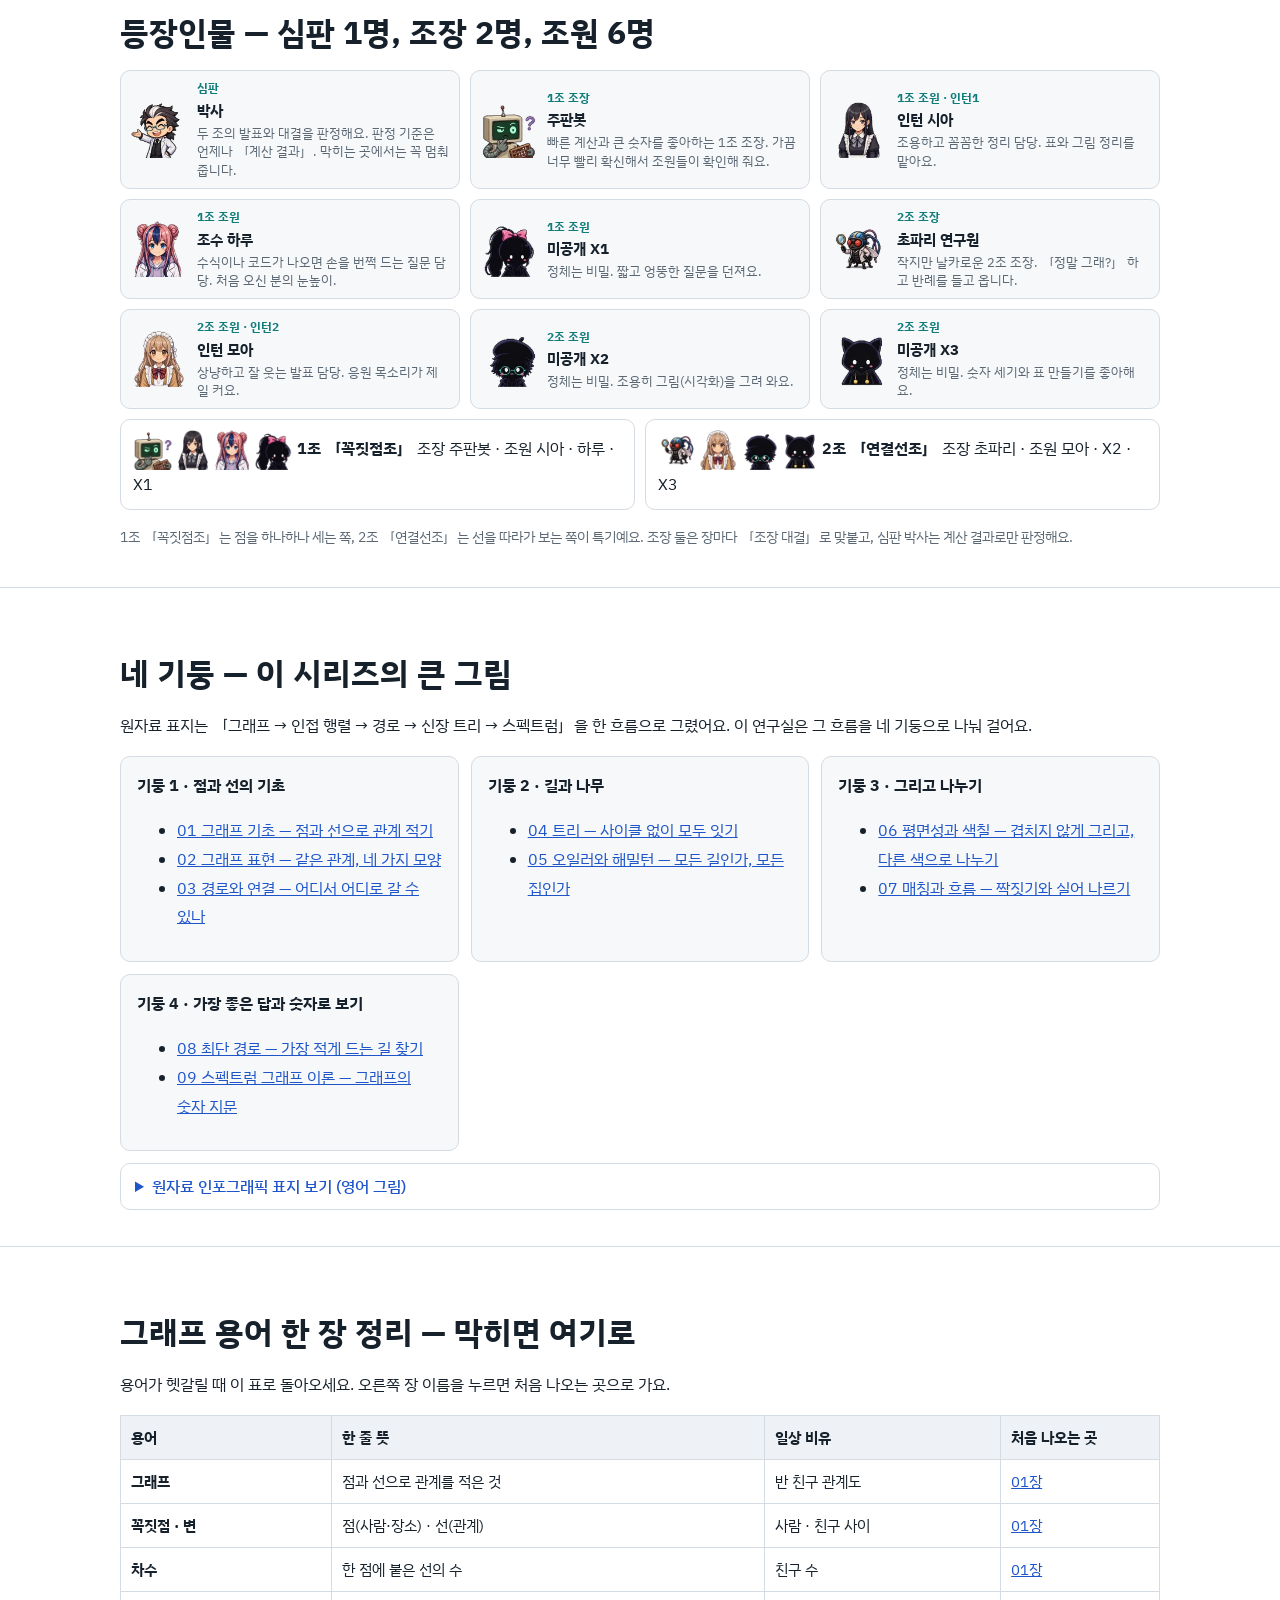
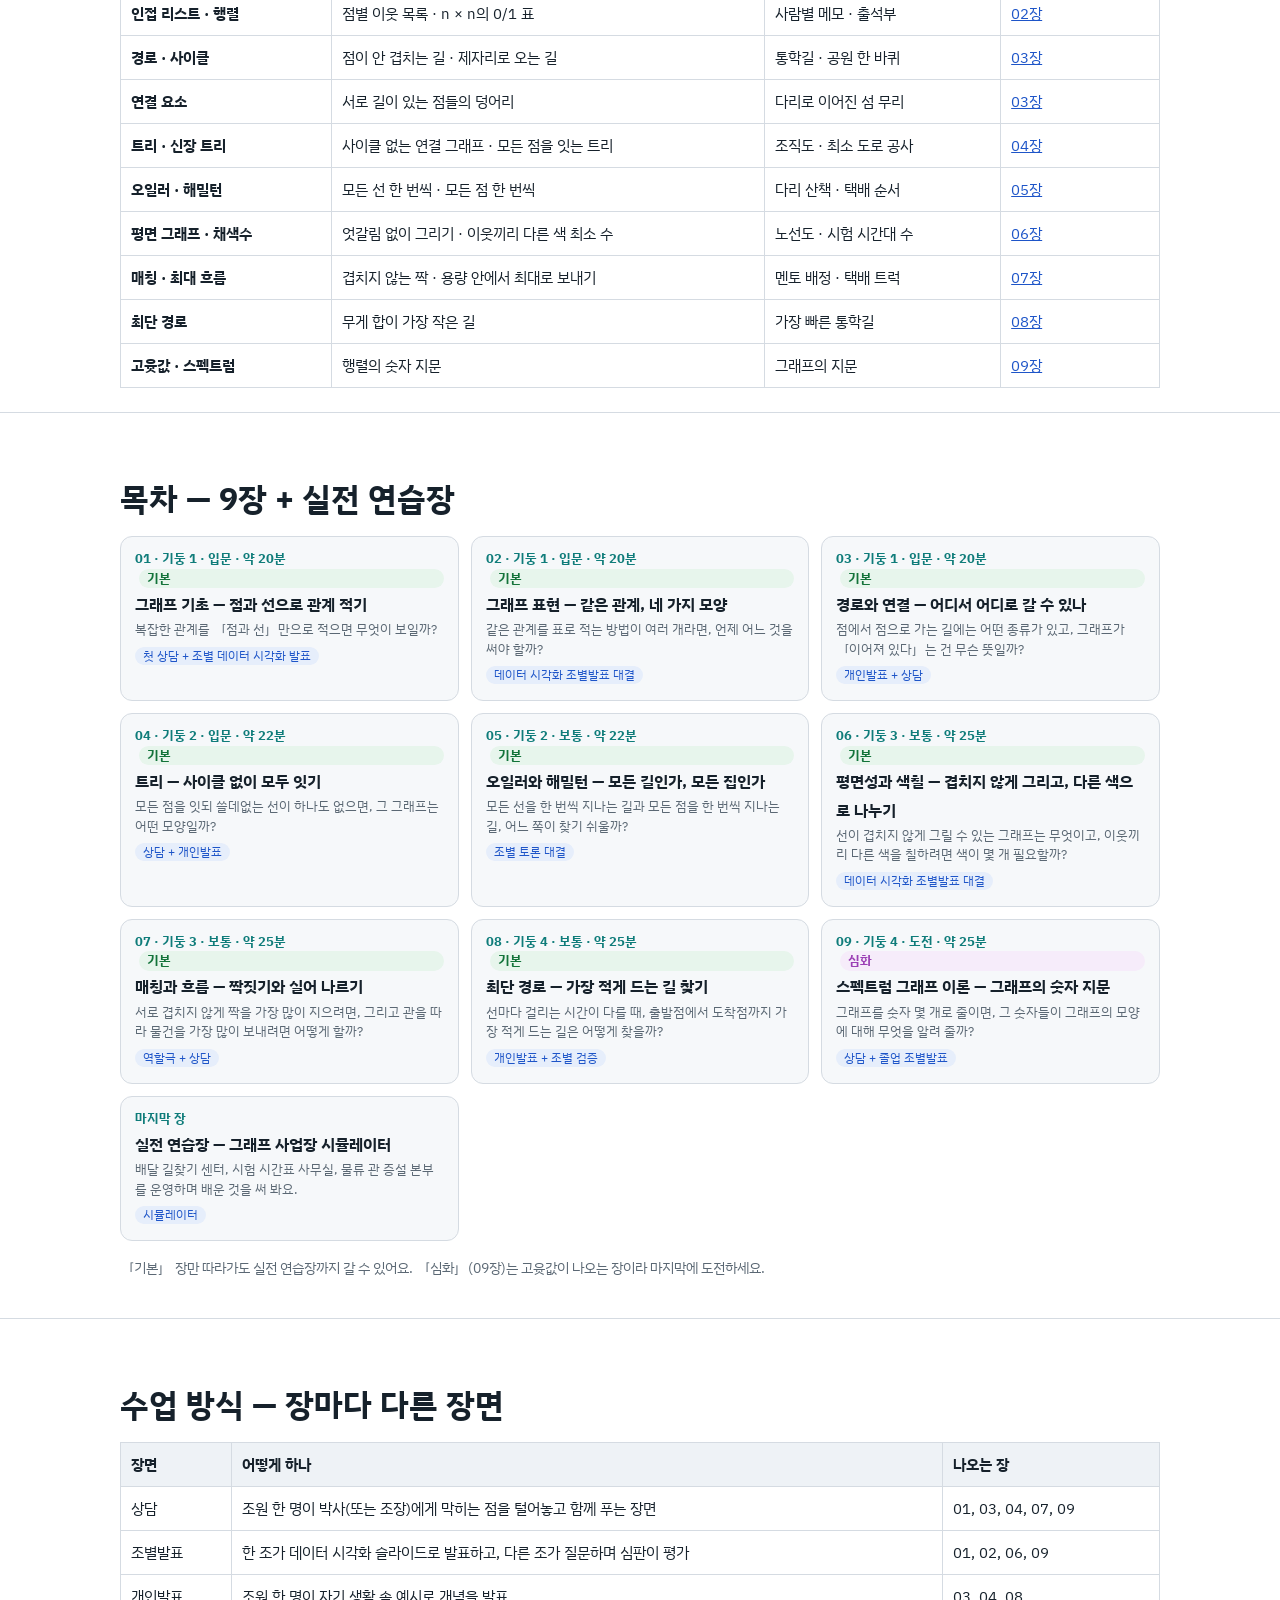
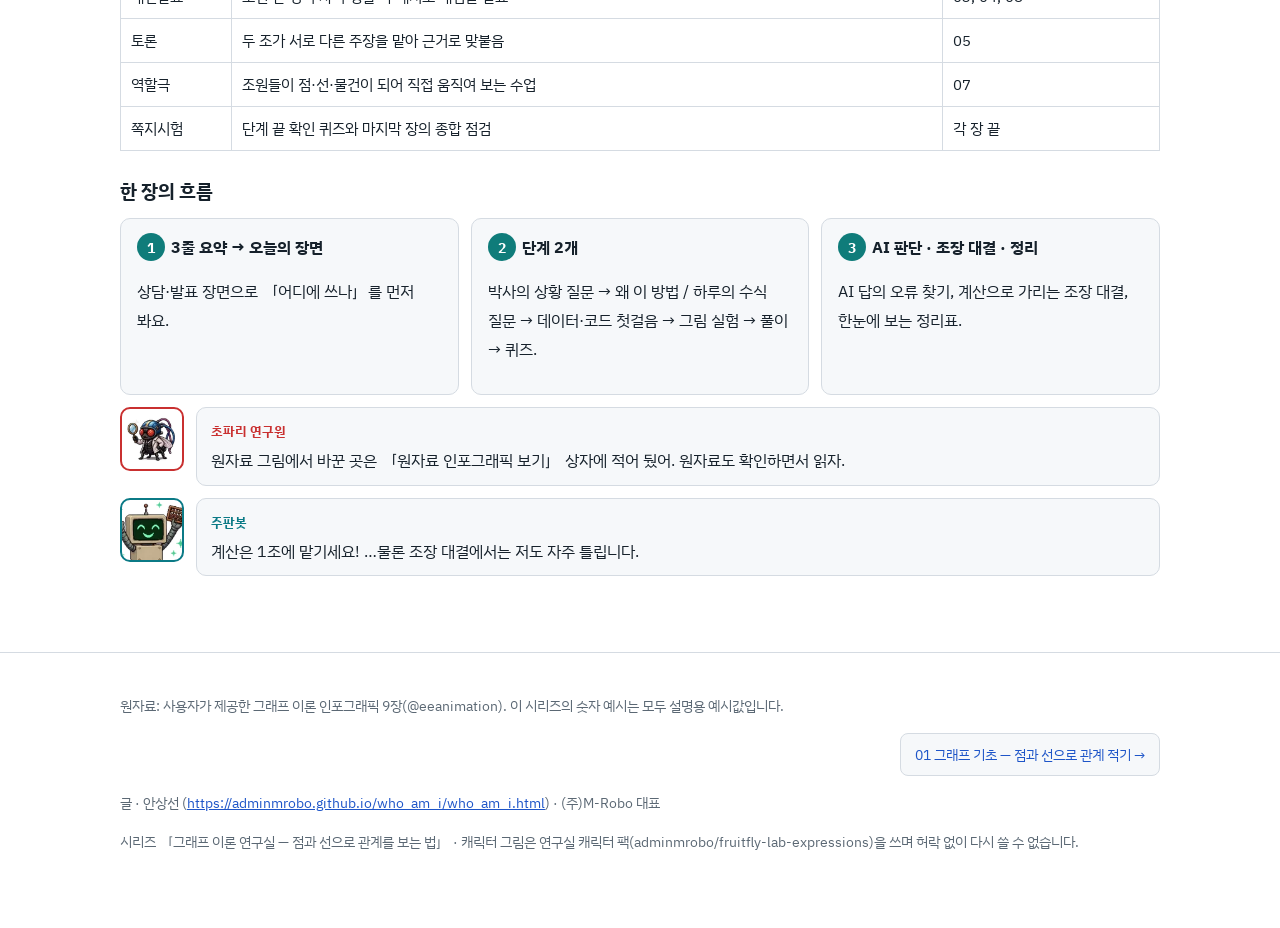
==== commit 8af808d5: "페르소나 검사 반영: 스펙트럼 서술 정정, 코드 실행 안내, 첫걸음 상자 3곳, 용어 정리표 - 09장: 같은 스펙트럼 다른 그래프 반례(별 vs 네모+점)로 정정 - 코드 상자마" ====
--- a/index.html
+++ b/index.html
@@ -12,8 +12,8 @@
 <link rel="stylesheet" href="assets/lab.css">
 <!-- px-fix v1 --><style id="px-fix">img{image-rendering:auto!important}</style><script id="px-fix-js">(function(){var R=window.ResizeObserver;function f(i){var n=i.naturalWidth,w=i.getBoundingClientRect().width;if(!n||!w)return;var s=w*(window.devicePixelRatio||1)/n;i.style.setProperty("image-rendering",s>=1.95?"pixelated":"auto","important")}var ro=R?new R(function(es){es.forEach(function(e){f(e.target)})}):null;function a(i){if(i.__px)return;i.__px=1;i.addEventListener("load",function(){f(i)});if(ro)ro.observe(i);f(i)}function all(r){(r||document).querySelectorAll&&(r||document).querySelectorAll("img").forEach(a)}function go(){all();if(window.MutationObserver)new MutationObserver(function(ms){ms.forEach(function(m){m.addedNodes.forEach(function(n){if(n.nodeType!==1)return;if(n.tagName==="IMG")a(n);else all(n)})})}).observe(document.documentElement,{childList:true,subtree:true});window.addEventListener("resize",function(){document.querySelectorAll("img").forEach(f)})}if(document.readyState==="loading")document.addEventListener("DOMContentLoaded",go);else go()})();</script><!-- /px-fix -->
 </head><body>
-<nav class="top" aria-label="목차"><a class="logo" href="index.html">그래프 이론 연구실</a><a href="#three">3줄 요약</a><a href="#cast">두 조</a><a href="#pillars">네 기둥</a><a href="#toc">목차</a><a href="#how">수업 방식</a><a href="practice/index.html">실전 연습장</a></nav><div id="prog"></div>
-<div class="cover" id="top" role="img" aria-label="그래프 이론 연구실 표지 — 픽셀 점과 선으로 이어진 관계도 앞의 두 조와 심판 박사"><canvas class="bgpx" data-seed="58" data-motif="2" aria-hidden="true"></canvas><span class="badge">표지 그림 준비 중 · docs/IMG_specs.md</span><div class="cchars"><img class="" data-who="doc" data-mood="front" alt="" aria-hidden="true"><img class="" data-who="robo" data-mood="happy" alt="" aria-hidden="true"><img class="" data-who="fly" data-mood="point" alt="" aria-hidden="true"><img class="" data-who="asst" data-mood="smile" alt="" aria-hidden="true"></div><div class="ctext"><span class="no">오리엔테이션 · 00</span><h1>그래프 이론 연구실</h1><p>점과 선으로 관계를 보는 법 — 9장 + 실전 연습장</p></div></div>
+<nav class="top" aria-label="목차"><a class="logo" href="index.html">그래프 이론 연구실</a><a href="#three">3줄 요약</a><a href="#cast">두 조</a><a href="#pillars">네 기둥</a><a href="#terms">용어</a><a href="#toc">목차</a><a href="#how">수업 방식</a><a href="practice/index.html">실전 연습장</a></nav><div id="prog"></div>
+<div class="cover" id="top" role="img" aria-label="그래프 이론 연구실 표지 — 픽셀 점과 선으로 이어진 관계도 앞의 두 조와 심판 박사"><canvas class="bgpx" data-seed="58" data-motif="2" aria-hidden="true"></canvas><span class="badge">표지 그림 준비 중</span><div class="cchars"><img class="" data-who="doc" data-mood="front" alt="" aria-hidden="true"><img class="" data-who="robo" data-mood="happy" alt="" aria-hidden="true"><img class="" data-who="fly" data-mood="point" alt="" aria-hidden="true"><img class="" data-who="asst" data-mood="smile" alt="" aria-hidden="true"></div><div class="ctext"><span class="no">오리엔테이션 · 00</span><h1>그래프 이론 연구실</h1><p>점과 선으로 관계를 보는 법 — 9장 + 실전 연습장</p></div></div>
 <header class="hero"><div class="wrap"><div class="kicker">연구실 해설 시리즈 · 그래프 이론 · 데이터·코드 입문자용</div><h1>그래프 이론 연구실 — 점과 선으로 관계를 보는 법</h1>
 <p class="q">핵심 질문 — 복잡한 관계를 점과 선으로 적으면, 무엇을 계산하고 무엇을 볼 수 있을까?</p>
 <p>[[그래프]]는 점과 선으로 「무엇과 무엇이 이어져 있나」를 적는 방법이에요. 친구 관계, 지하철 노선, 택배 물류, 웹 링크가 모두 그래프예요. 이 시리즈는 인포그래픽 9장의 아홉 주제를 9개 장(장마다 2단계)으로 풀고, 그림을 직접 눌러 보며 배우게 만들었어요.</p>
@@ -31,6 +31,7 @@
 <div class="steps"><div><b>기둥 1 · 점과 선의 기초</b><ul><li><a href="01_graph_fundamentals.html">01 그래프 기초 — 점과 선으로 관계 적기</a></li><li><a href="02_representations.html">02 그래프 표현 — 같은 관계, 네 가지 모양</a></li><li><a href="03_paths_connectivity.html">03 경로와 연결 — 어디서 어디로 갈 수 있나</a></li></ul></div><div><b>기둥 2 · 길과 나무</b><ul><li><a href="04_trees.html">04 트리 — 사이클 없이 모두 잇기</a></li><li><a href="05_euler_hamilton.html">05 오일러와 해밀턴 — 모든 길인가, 모든 집인가</a></li></ul></div><div><b>기둥 3 · 그리고 나누기</b><ul><li><a href="06_planarity_coloring.html">06 평면성과 색칠 — 겹치지 않게 그리고, 다른 색으로 나누기</a></li><li><a href="07_matching_flow.html">07 매칭과 흐름 — 짝짓기와 실어 나르기</a></li></ul></div><div><b>기둥 4 · 가장 좋은 답과 숫자로 보기</b><ul><li><a href="08_shortest_paths.html">08 최단 경로 — 가장 적게 드는 길 찾기</a></li><li><a href="09_spectral_graph_theory.html">09 스펙트럼 그래프 이론 — 그래프의 숫자 지문</a></li></ul></div></div>
 <details><summary>원자료 인포그래픽 표지 보기 (영어 그림)</summary><p class="note">원자료 표지의 스펙트럼 값 {−2, −1, 0, 0, 1, 3}은 점 5개 그래프인데 값이 6개이고 합도 0이 아니어서, 09장에서 계산한 값 {−2, −1.17, 0, 0.69, 2.48}로 바꿉니다.</p><img loading="lazy" src="img/source/src00.webp" width="919" height="919" alt="그래프 이론 시리즈 개요 인포그래픽"></details>
 </div></section>
+<section class="level" id="terms"><div class="wrap"><h2>그래프 용어 한 장 정리 — 막히면 여기로</h2><p>용어가 헷갈릴 때 이 표로 돌아오세요. 오른쪽 장 이름을 누르면 처음 나오는 곳으로 가요.</p><div class="tw"><table class="tb"><thead><tr><th>용어</th><th>한 줄 뜻</th><th>일상 비유</th><th>처음 나오는 곳</th></tr></thead><tbody><tr><td><b>그래프</b></td><td>점과 선으로 관계를 적은 것</td><td>반 친구 관계도</td><td><a href="01_graph_fundamentals.html">01장</a></td></tr><tr><td><b>꼭짓점 · 변</b></td><td>점(사람·장소) · 선(관계)</td><td>사람 · 친구 사이</td><td><a href="01_graph_fundamentals.html">01장</a></td></tr><tr><td><b>차수</b></td><td>한 점에 붙은 선의 수</td><td>친구 수</td><td><a href="01_graph_fundamentals.html">01장</a></td></tr><tr><td><b>인접 리스트 · 행렬</b></td><td>점별 이웃 목록 · n × n의 0/1 표</td><td>사람별 메모 · 출석부</td><td><a href="02_representations.html">02장</a></td></tr><tr><td><b>경로 · 사이클</b></td><td>점이 안 겹치는 길 · 제자리로 오는 길</td><td>통학길 · 공원 한 바퀴</td><td><a href="03_paths_connectivity.html">03장</a></td></tr><tr><td><b>연결 요소</b></td><td>서로 길이 있는 점들의 덩어리</td><td>다리로 이어진 섬 무리</td><td><a href="03_paths_connectivity.html">03장</a></td></tr><tr><td><b>트리 · 신장 트리</b></td><td>사이클 없는 연결 그래프 · 모든 점을 잇는 트리</td><td>조직도 · 최소 도로 공사</td><td><a href="04_trees.html">04장</a></td></tr><tr><td><b>오일러 · 해밀턴</b></td><td>모든 선 한 번씩 · 모든 점 한 번씩</td><td>다리 산책 · 택배 순서</td><td><a href="05_euler_hamilton.html">05장</a></td></tr><tr><td><b>평면 그래프 · 채색수</b></td><td>엇갈림 없이 그리기 · 이웃끼리 다른 색 최소 수</td><td>노선도 · 시험 시간대 수</td><td><a href="06_planarity_coloring.html">06장</a></td></tr><tr><td><b>매칭 · 최대 흐름</b></td><td>겹치지 않는 짝 · 용량 안에서 최대로 보내기</td><td>멘토 배정 · 택배 트럭</td><td><a href="07_matching_flow.html">07장</a></td></tr><tr><td><b>최단 경로</b></td><td>무게 합이 가장 작은 길</td><td>가장 빠른 통학길</td><td><a href="08_shortest_paths.html">08장</a></td></tr><tr><td><b>고윳값 · 스펙트럼</b></td><td>행렬의 숫자 지문</td><td>그래프의 지문</td><td><a href="09_spectral_graph_theory.html">09장</a></td></tr></tbody></table></div></div></section>
 <section class="level" id="toc"><div class="wrap"><h2>목차 — 9장 + 실전 연습장</h2><div class="toc"><a href="01_graph_fundamentals.html"><span class="n">01 · 기둥 1 · 입문 · 약 20분 <span class="track basic">기본</span></span><b>그래프 기초 — 점과 선으로 관계 적기</b><span>복잡한 관계를 「점과 선」만으로 적으면 무엇이 보일까?</span><span class="fmt">첫 상담 + 조별 데이터 시각화 발표</span></a><a href="02_representations.html"><span class="n">02 · 기둥 1 · 입문 · 약 20분 <span class="track basic">기본</span></span><b>그래프 표현 — 같은 관계, 네 가지 모양</b><span>같은 관계를 표로 적는 방법이 여러 개라면, 언제 어느 것을 써야 할까?</span><span class="fmt">데이터 시각화 조별발표 대결</span></a><a href="03_paths_connectivity.html"><span class="n">03 · 기둥 1 · 입문 · 약 20분 <span class="track basic">기본</span></span><b>경로와 연결 — 어디서 어디로 갈 수 있나</b><span>점에서 점으로 가는 길에는 어떤 종류가 있고, 그래프가 「이어져 있다」는 건 무슨 뜻일까?</span><span class="fmt">개인발표 + 상담</span></a><a href="04_trees.html"><span class="n">04 · 기둥 2 · 입문 · 약 22분 <span class="track basic">기본</span></span><b>트리 — 사이클 없이 모두 잇기</b><span>모든 점을 잇되 쓸데없는 선이 하나도 없으면, 그 그래프는 어떤 모양일까?</span><span class="fmt">상담 + 개인발표</span></a><a href="05_euler_hamilton.html"><span class="n">05 · 기둥 2 · 보통 · 약 22분 <span class="track basic">기본</span></span><b>오일러와 해밀턴 — 모든 길인가, 모든 집인가</b><span>모든 선을 한 번씩 지나는 길과 모든 점을 한 번씩 지나는 길, 어느 쪽이 찾기 쉬울까?</span><span class="fmt">조별 토론 대결</span></a><a href="06_planarity_coloring.html"><span class="n">06 · 기둥 3 · 보통 · 약 25분 <span class="track basic">기본</span></span><b>평면성과 색칠 — 겹치지 않게 그리고, 다른 색으로 나누기</b><span>선이 겹치지 않게 그릴 수 있는 그래프는 무엇이고, 이웃끼리 다른 색을 칠하려면 색이 몇 개 필요할까?</span><span class="fmt">데이터 시각화 조별발표 대결</span></a><a href="07_matching_flow.html"><span class="n">07 · 기둥 3 · 보통 · 약 25분 <span class="track basic">기본</span></span><b>매칭과 흐름 — 짝짓기와 실어 나르기</b><span>서로 겹치지 않게 짝을 가장 많이 지으려면, 그리고 관을 따라 물건을 가장 많이 보내려면 어떻게 할까?</span><span class="fmt">역할극 + 상담</span></a><a href="08_shortest_paths.html"><span class="n">08 · 기둥 4 · 보통 · 약 25분 <span class="track basic">기본</span></span><b>최단 경로 — 가장 적게 드는 길 찾기</b><span>선마다 걸리는 시간이 다를 때, 출발점에서 도착점까지 가장 적게 드는 길은 어떻게 찾을까?</span><span class="fmt">개인발표 + 조별 검증</span></a><a href="09_spectral_graph_theory.html"><span class="n">09 · 기둥 4 · 도전 · 약 25분 <span class="track adv">심화</span></span><b>스펙트럼 그래프 이론 — 그래프의 숫자 지문</b><span>그래프를 숫자 몇 개로 줄이면, 그 숫자들이 그래프의 모양에 대해 무엇을 알려 줄까?</span><span class="fmt">상담 + 졸업 조별발표</span></a><a href="practice/index.html"><span class="n">마지막 장</span><b>실전 연습장 — 그래프 사업장 시뮬레이터</b><span>배달 길찾기 센터, 시험 시간표 사무실, 물류 관 증설 본부를 운영하며 배운 것을 써 봐요.</span><span class="fmt">시뮬레이터</span></a></div><p class="note">「기본」 장만 따라가도 실전 연습장까지 갈 수 있어요. 「심화」(09장)는 고윳값이 나오는 장이라 마지막에 도전하세요.</p></div></section>
 <section class="level" id="how"><div class="wrap"><h2>수업 방식 — 장마다 다른 장면</h2>
 <div class="tw"><table class="tb"><thead><tr><th>장면</th><th>어떻게 하나</th><th>나오는 장</th></tr></thead><tbody><tr><td>상담</td><td>조원 한 명이 박사(또는 조장)에게 막히는 점을 털어놓고 함께 푸는 장면</td><td>01, 03, 04, 07, 09</td></tr><tr><td>조별발표</td><td>한 조가 데이터 시각화 슬라이드로 발표하고, 다른 조가 질문하며 심판이 평가</td><td>01, 02, 06, 09</td></tr><tr><td>개인발표</td><td>조원 한 명이 자기 생활 속 예시로 개념을 발표</td><td>03, 04, 08</td></tr><tr><td>토론</td><td>두 조가 서로 다른 주장을 맡아 근거로 맞붙음</td><td>05</td></tr><tr><td>역할극</td><td>조원들이 점·선·물건이 되어 직접 움직여 보는 수업</td><td>07</td></tr><tr><td>쪽지시험</td><td>단계 끝 확인 퀴즈와 마지막 장의 종합 점검</td><td>각 장 끝</td></tr></tbody></table></div>
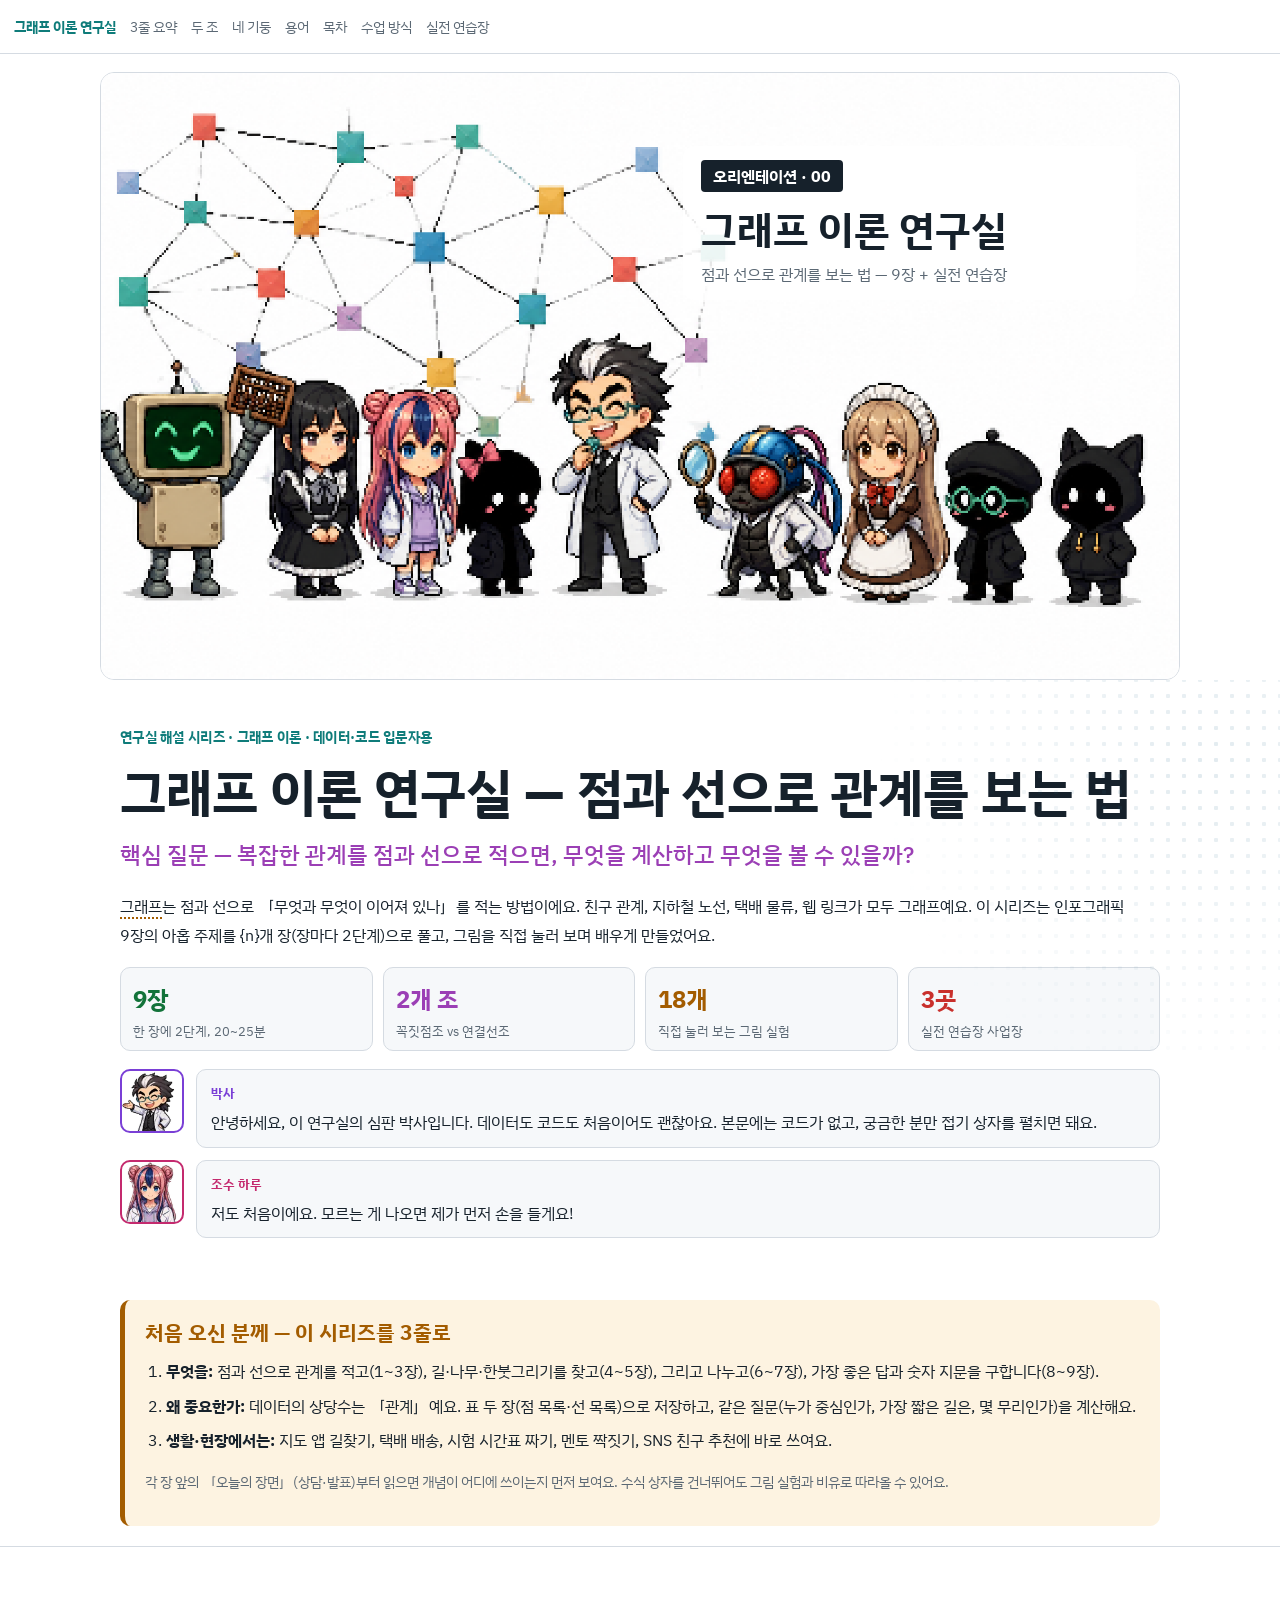
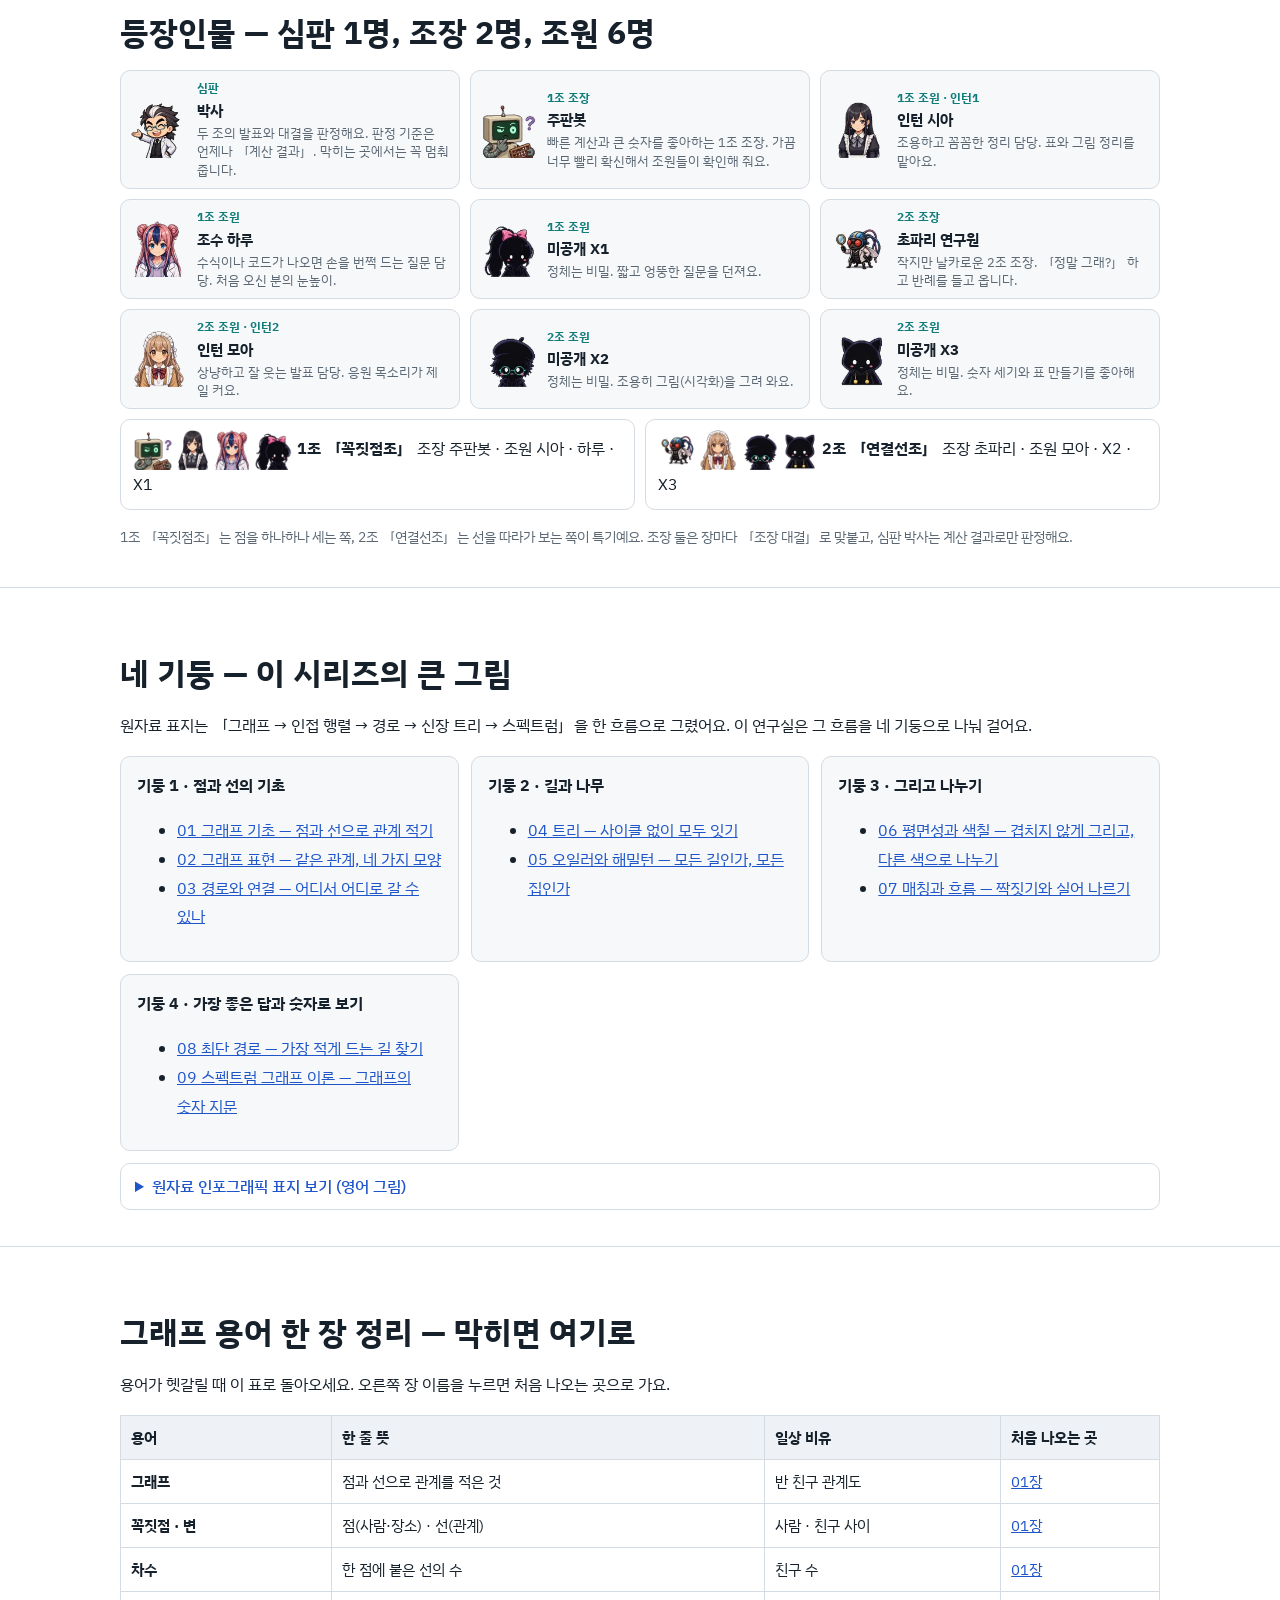
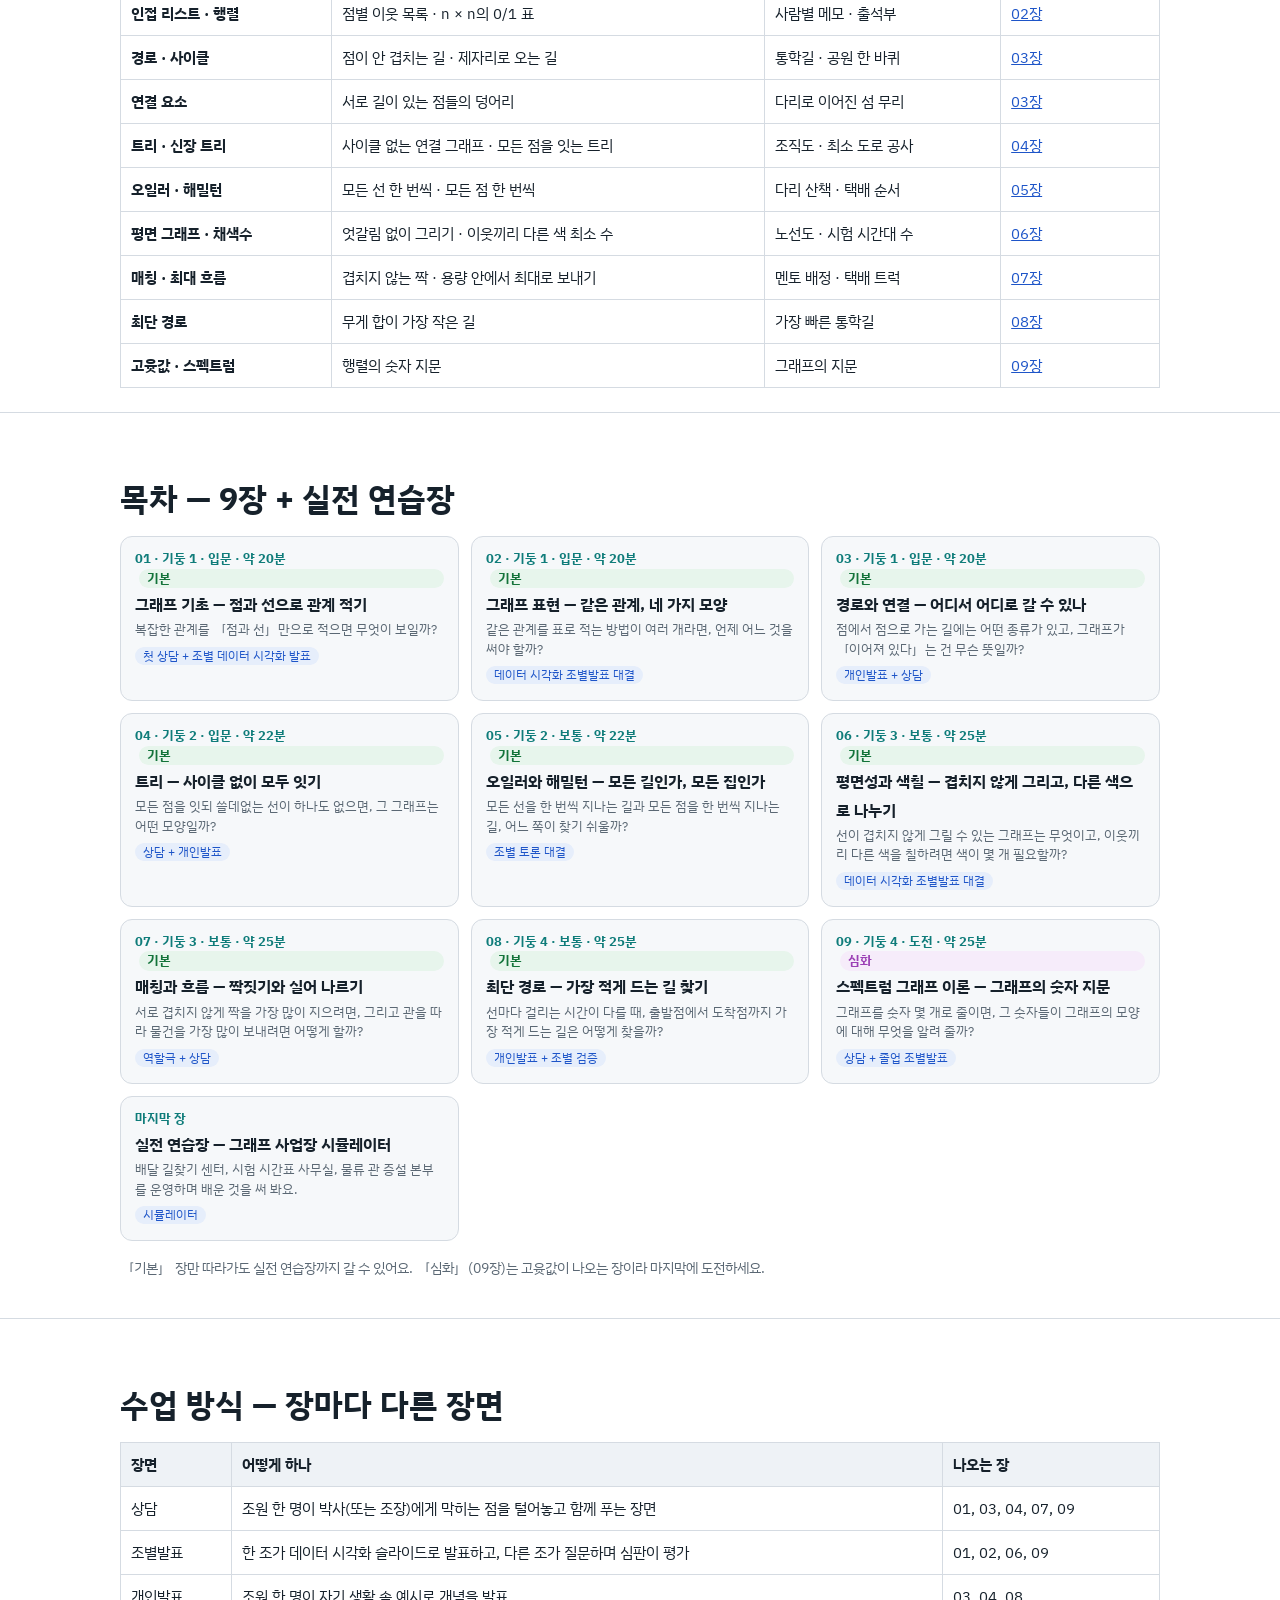
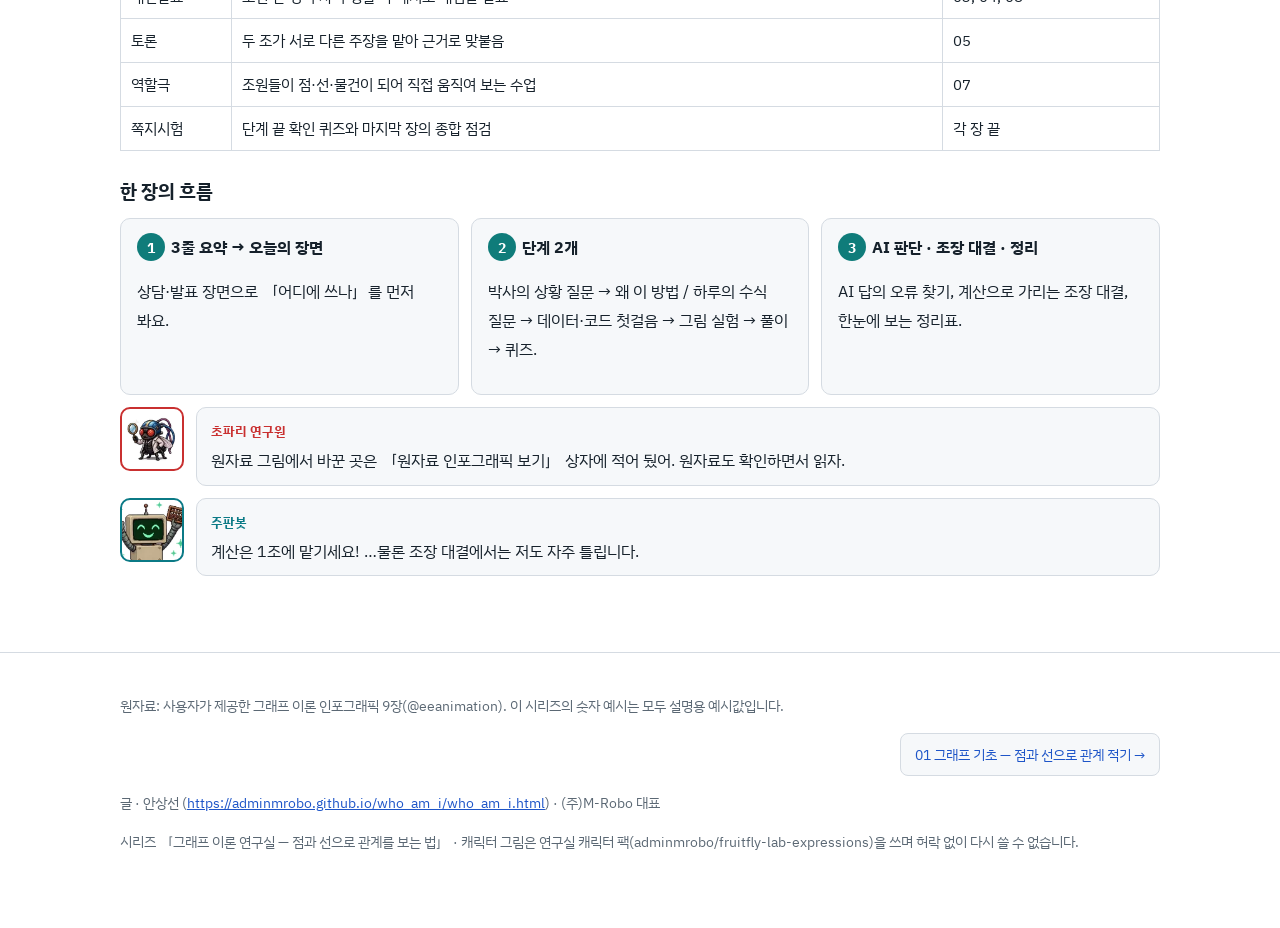
==== commit 064888ea: "표지 11장·장면 그림 9장 반영, 공유 미리보기를 표지에서 정수배로 - 표지: 480×270 격자 4배 무손실 WebP (cover_04는 격자 맞춤) - 장면: 400×267 " ====
--- a/index.html
+++ b/index.html
@@ -13,10 +13,10 @@
 <!-- px-fix v1 --><style id="px-fix">img{image-rendering:auto!important}</style><script id="px-fix-js">(function(){var R=window.ResizeObserver;function f(i){var n=i.naturalWidth,w=i.getBoundingClientRect().width;if(!n||!w)return;var s=w*(window.devicePixelRatio||1)/n;i.style.setProperty("image-rendering",s>=1.95?"pixelated":"auto","important")}var ro=R?new R(function(es){es.forEach(function(e){f(e.target)})}):null;function a(i){if(i.__px)return;i.__px=1;i.addEventListener("load",function(){f(i)});if(ro)ro.observe(i);f(i)}function all(r){(r||document).querySelectorAll&&(r||document).querySelectorAll("img").forEach(a)}function go(){all();if(window.MutationObserver)new MutationObserver(function(ms){ms.forEach(function(m){m.addedNodes.forEach(function(n){if(n.nodeType!==1)return;if(n.tagName==="IMG")a(n);else all(n)})})}).observe(document.documentElement,{childList:true,subtree:true});window.addEventListener("resize",function(){document.querySelectorAll("img").forEach(f)})}if(document.readyState==="loading")document.addEventListener("DOMContentLoaded",go);else go()})();</script><!-- /px-fix -->
 </head><body>
 <nav class="top" aria-label="목차"><a class="logo" href="index.html">그래프 이론 연구실</a><a href="#three">3줄 요약</a><a href="#cast">두 조</a><a href="#pillars">네 기둥</a><a href="#terms">용어</a><a href="#toc">목차</a><a href="#how">수업 방식</a><a href="practice/index.html">실전 연습장</a></nav><div id="prog"></div>
-<div class="cover" id="top" role="img" aria-label="그래프 이론 연구실 표지 — 픽셀 점과 선으로 이어진 관계도 앞의 두 조와 심판 박사"><canvas class="bgpx" data-seed="58" data-motif="2" aria-hidden="true"></canvas><span class="badge">표지 그림 준비 중</span><div class="cchars"><img class="" data-who="doc" data-mood="front" alt="" aria-hidden="true"><img class="" data-who="robo" data-mood="happy" alt="" aria-hidden="true"><img class="" data-who="fly" data-mood="point" alt="" aria-hidden="true"><img class="" data-who="asst" data-mood="smile" alt="" aria-hidden="true"></div><div class="ctext"><span class="no">오리엔테이션 · 00</span><h1>그래프 이론 연구실</h1><p>점과 선으로 관계를 보는 법 — 9장 + 실전 연습장</p></div></div>
+<div class="cover has-img" id="top"><img class="cimg" src="img/cover/cover_00.webp" width="1920" height="1080" alt="그래프 이론 연구실 표지 — 픽셀 점과 선으로 이어진 관계도 앞의 두 조와 심판 박사"><div class="ctext"><span class="no">오리엔테이션 · 00</span><h1>그래프 이론 연구실</h1><p>점과 선으로 관계를 보는 법 — 9장 + 실전 연습장</p></div></div>
 <header class="hero"><div class="wrap"><div class="kicker">연구실 해설 시리즈 · 그래프 이론 · 데이터·코드 입문자용</div><h1>그래프 이론 연구실 — 점과 선으로 관계를 보는 법</h1>
 <p class="q">핵심 질문 — 복잡한 관계를 점과 선으로 적으면, 무엇을 계산하고 무엇을 볼 수 있을까?</p>
-<p>[[그래프]]는 점과 선으로 「무엇과 무엇이 이어져 있나」를 적는 방법이에요. 친구 관계, 지하철 노선, 택배 물류, 웹 링크가 모두 그래프예요. 이 시리즈는 인포그래픽 9장의 아홉 주제를 9개 장(장마다 2단계)으로 풀고, 그림을 직접 눌러 보며 배우게 만들었어요.</p>
+<p><span class="jt" data-t="그래프" data-d="점(꼭짓점)과 선(변)으로 관계를 나타낸 것. 함수의 그래프와는 다른 뜻.">그래프</span>는 점과 선으로 「무엇과 무엇이 이어져 있나」를 적는 방법이에요. 친구 관계, 지하철 노선, 택배 물류, 웹 링크가 모두 그래프예요. 이 시리즈는 인포그래픽 9장의 아홉 주제를 {n}개 장(장마다 2단계)으로 풀고, 그림을 직접 눌러 보며 배우게 만들었어요.</p>
 <div class="kpis"><div class="kpi g"><b>9장</b><span>한 장에 2단계, 20~25분</span></div><div class="kpi m"><b>2개 조</b><span>꼭짓점조 vs 연결선조</span></div><div class="kpi a"><b>18개</b><span>직접 눌러 보는 그림 실험</span></div><div class="kpi r"><b>3곳</b><span>실전 연습장 사업장</span></div></div><div class="say" data-who="doc"><img class="who" data-who="doc" data-mood="front" alt="" aria-hidden="true"><div><b class="name">박사</b><p>안녕하세요, 이 연구실의 심판 박사입니다. 데이터도 코드도 처음이어도 괜찮아요. 본문에는 코드가 없고, 궁금한 분만 접기 상자를 펼치면 돼요.</p></div></div><div class="say" data-who="asst"><img class="who" data-who="asst" data-mood="smile" alt="" aria-hidden="true"><div><b class="name">조수 하루</b><p>저도 처음이에요. 모르는 게 나오면 제가 먼저 손을 들게요!</p></div></div></div></header>
 <div class="wrap"><div class="three" id="three"><h2>처음 오신 분께 — 이 시리즈를 3줄로</h2><ol>
 <li><b>무엇을:</b> 점과 선으로 관계를 적고(1~3장), 길·나무·한붓그리기를 찾고(4~5장), 그리고 나누고(6~7장), 가장 좋은 답과 숫자 지문을 구합니다(8~9장).</li>
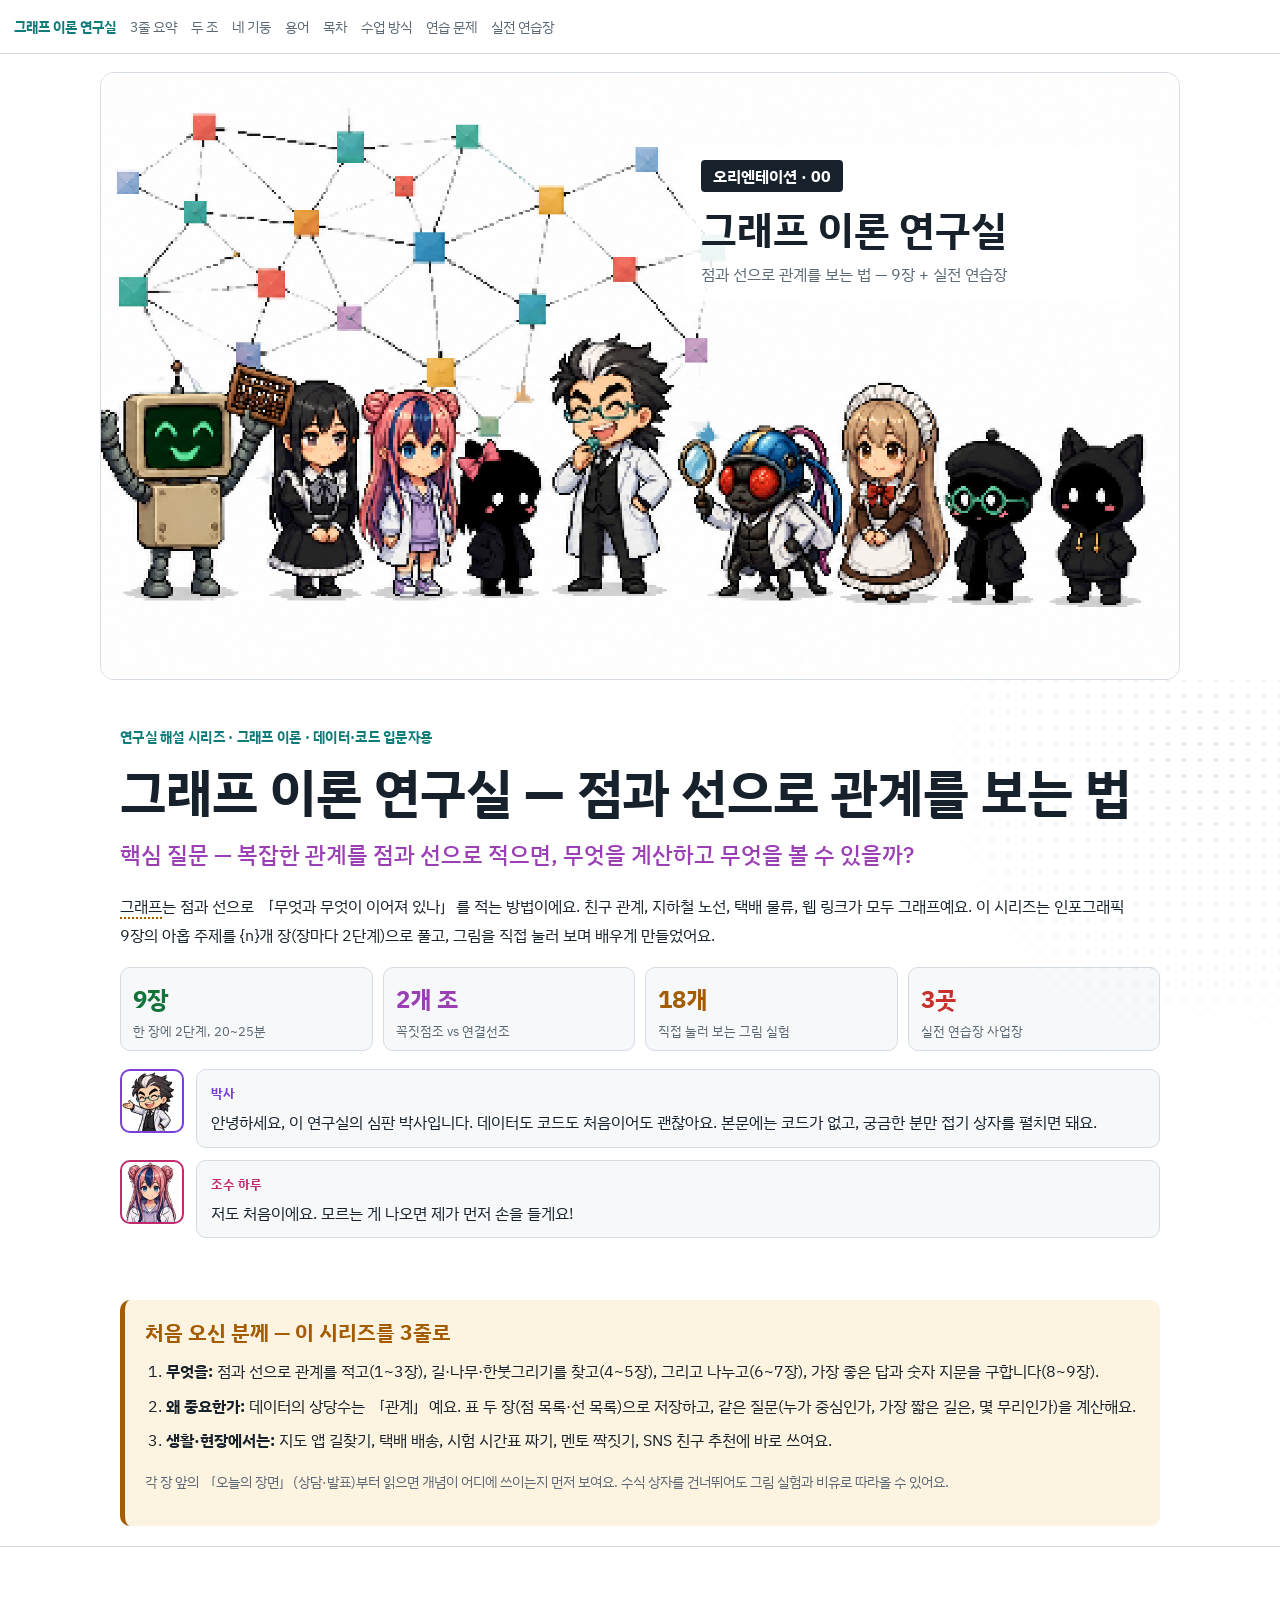
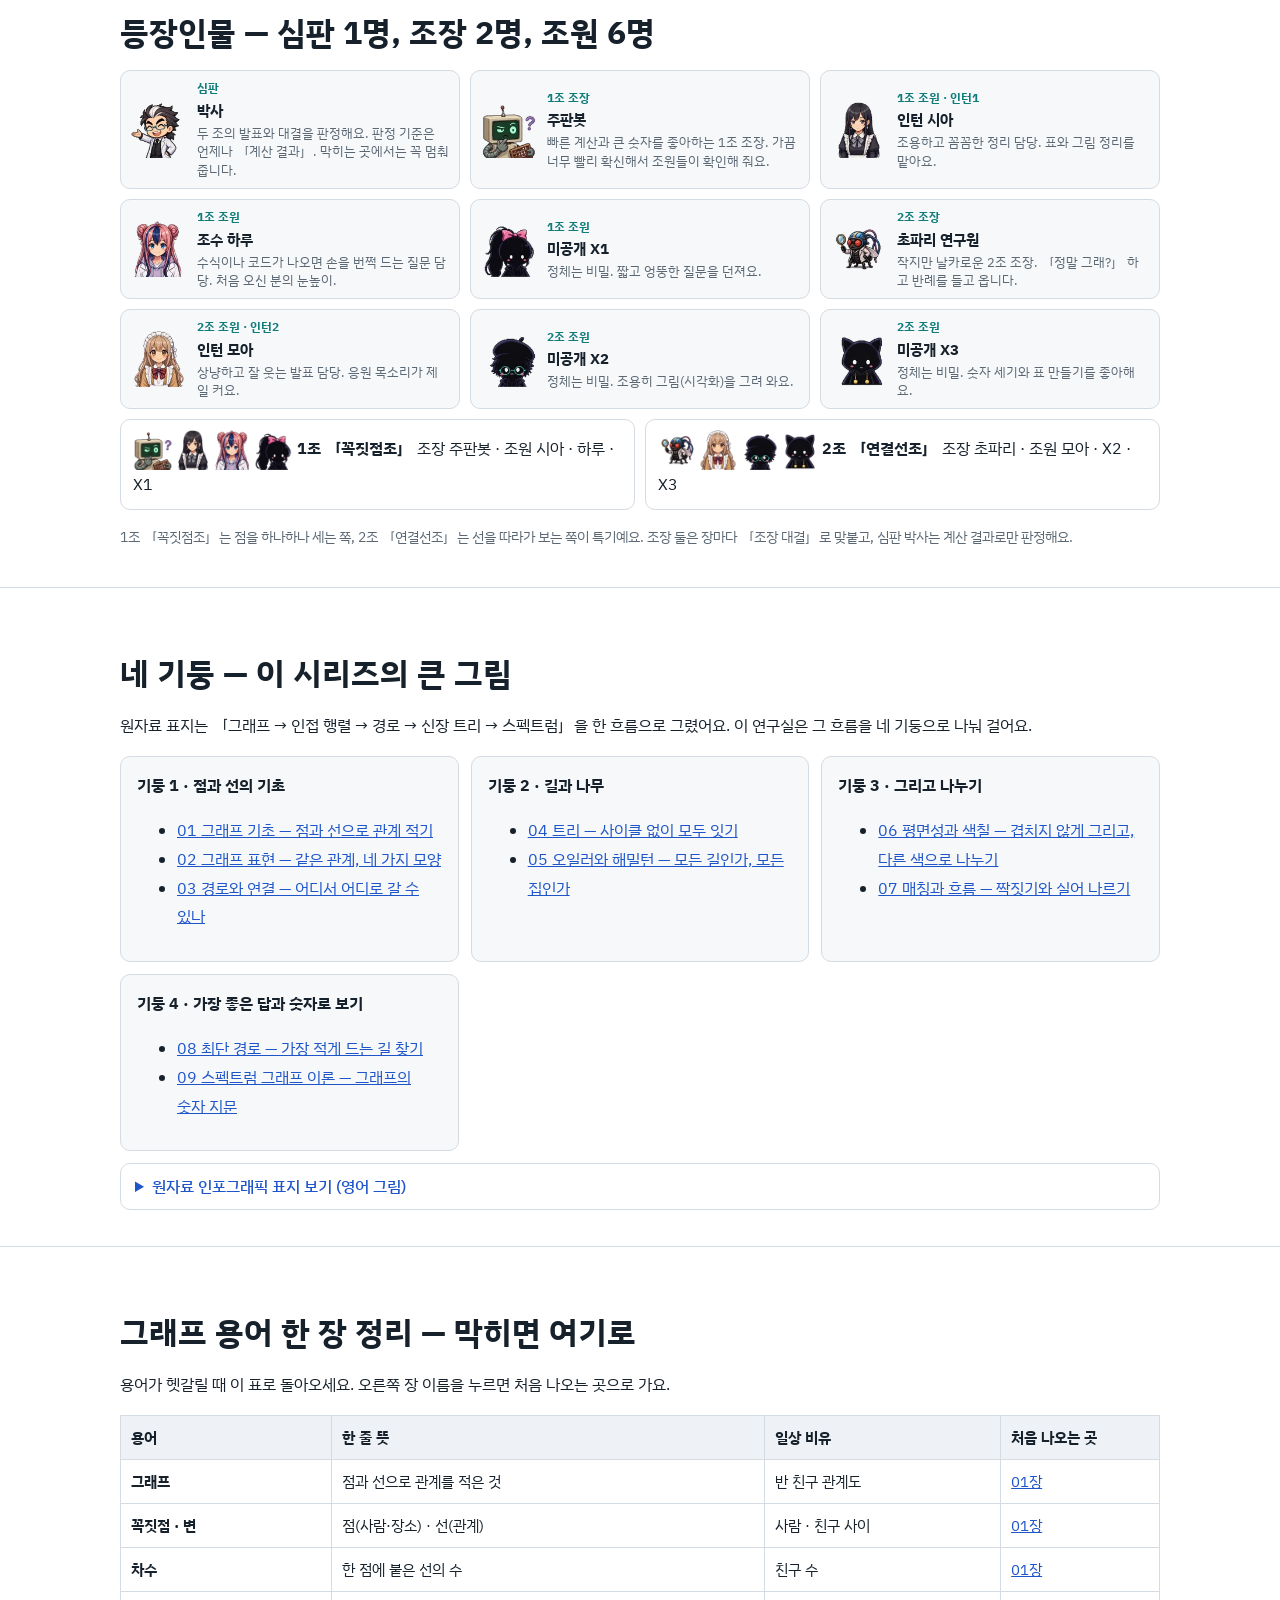
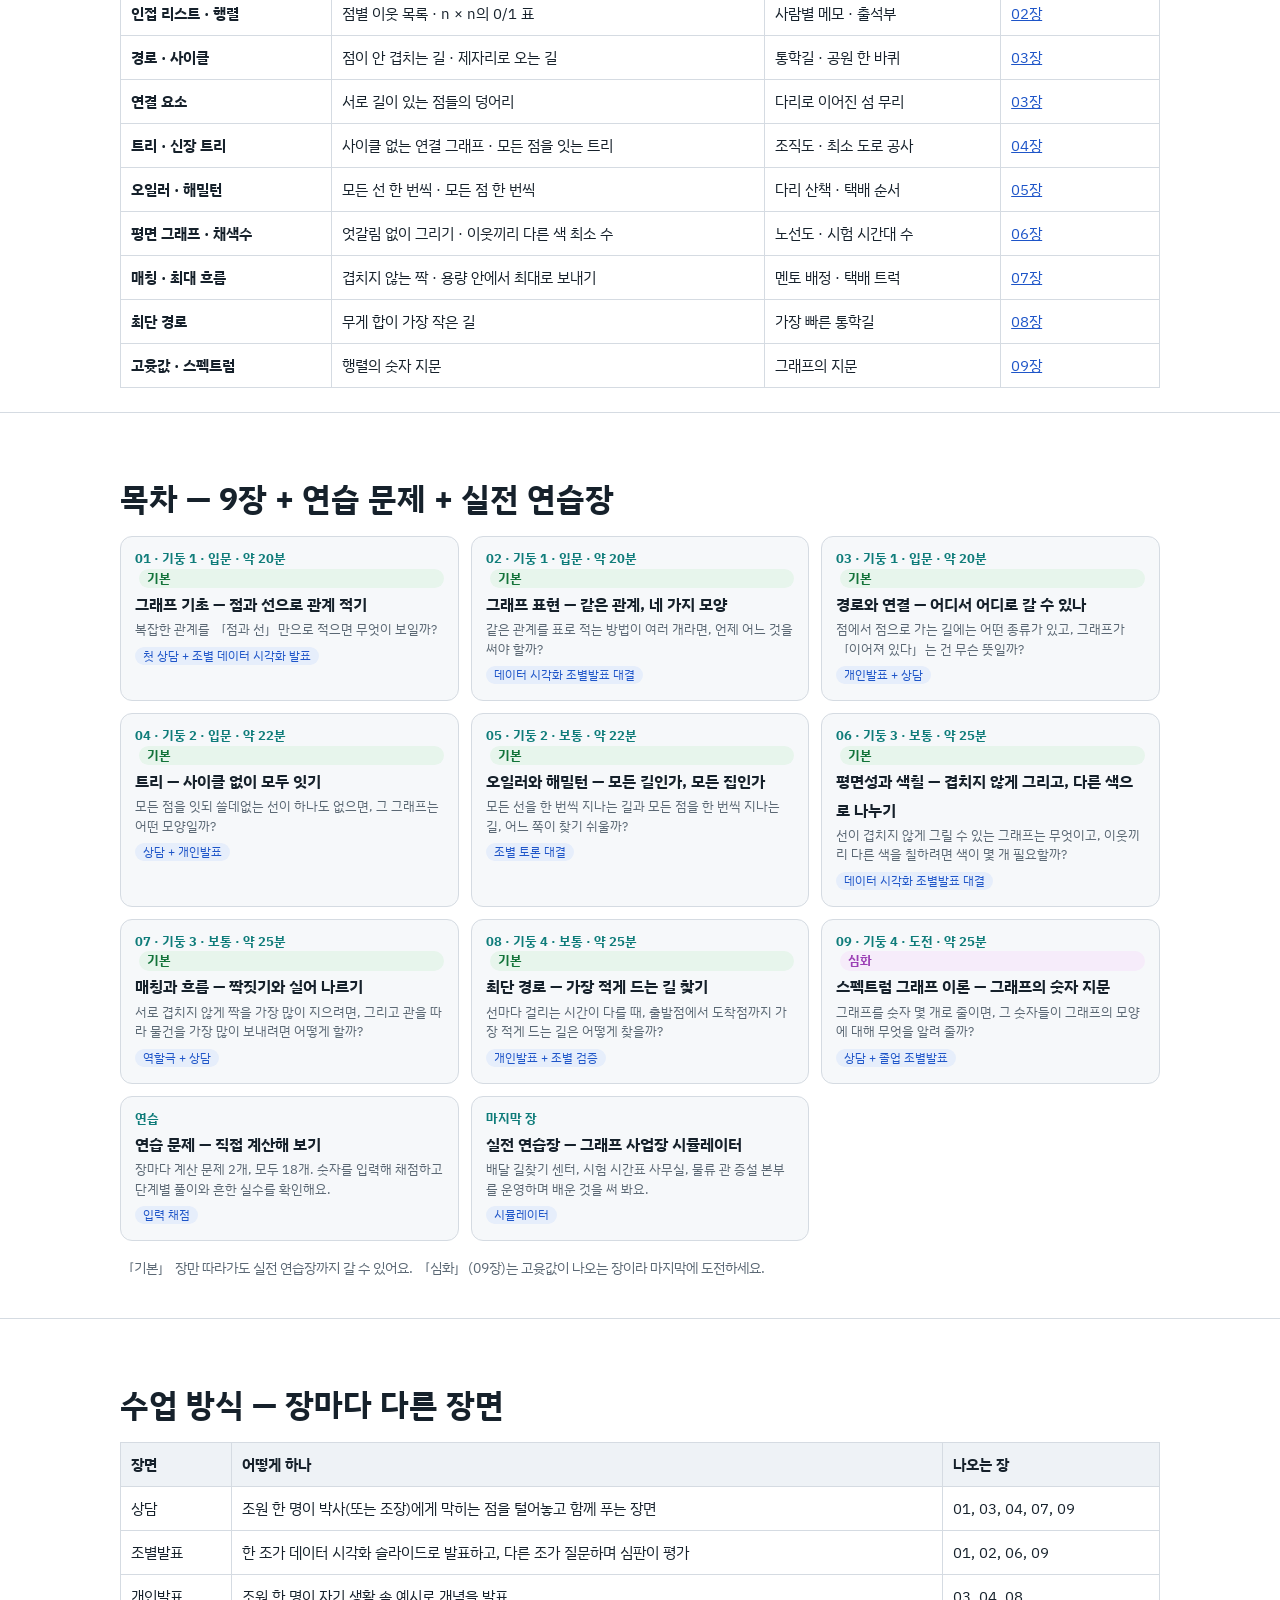
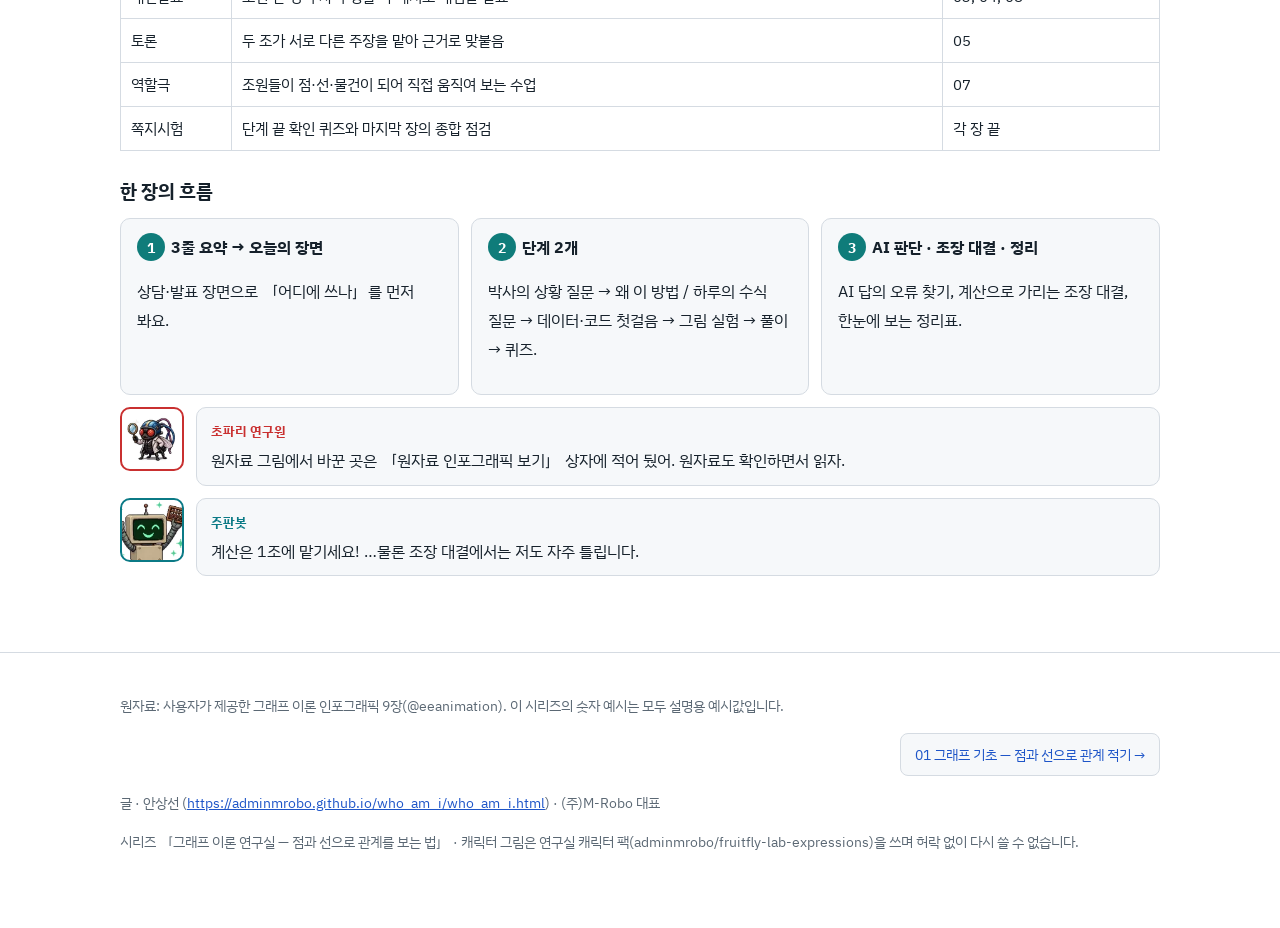
==== commit 538c94d4: "연습 문제 18개(입력 채점)와 강의자용 진행 가이드 추가 - exercise/: 장마다 계산 문제 2개, 단계별 풀이·흔한 실수·업무에서는, 점수는 저장하지 않음 - 장 페이지·" ====
--- a/index.html
+++ b/index.html
@@ -12,7 +12,7 @@
 <link rel="stylesheet" href="assets/lab.css">
 <!-- px-fix v1 --><style id="px-fix">img{image-rendering:auto!important}</style><script id="px-fix-js">(function(){var R=window.ResizeObserver;function f(i){var n=i.naturalWidth,w=i.getBoundingClientRect().width;if(!n||!w)return;var s=w*(window.devicePixelRatio||1)/n;i.style.setProperty("image-rendering",s>=1.95?"pixelated":"auto","important")}var ro=R?new R(function(es){es.forEach(function(e){f(e.target)})}):null;function a(i){if(i.__px)return;i.__px=1;i.addEventListener("load",function(){f(i)});if(ro)ro.observe(i);f(i)}function all(r){(r||document).querySelectorAll&&(r||document).querySelectorAll("img").forEach(a)}function go(){all();if(window.MutationObserver)new MutationObserver(function(ms){ms.forEach(function(m){m.addedNodes.forEach(function(n){if(n.nodeType!==1)return;if(n.tagName==="IMG")a(n);else all(n)})})}).observe(document.documentElement,{childList:true,subtree:true});window.addEventListener("resize",function(){document.querySelectorAll("img").forEach(f)})}if(document.readyState==="loading")document.addEventListener("DOMContentLoaded",go);else go()})();</script><!-- /px-fix -->
 </head><body>
-<nav class="top" aria-label="목차"><a class="logo" href="index.html">그래프 이론 연구실</a><a href="#three">3줄 요약</a><a href="#cast">두 조</a><a href="#pillars">네 기둥</a><a href="#terms">용어</a><a href="#toc">목차</a><a href="#how">수업 방식</a><a href="practice/index.html">실전 연습장</a></nav><div id="prog"></div>
+<nav class="top" aria-label="목차"><a class="logo" href="index.html">그래프 이론 연구실</a><a href="#three">3줄 요약</a><a href="#cast">두 조</a><a href="#pillars">네 기둥</a><a href="#terms">용어</a><a href="#toc">목차</a><a href="#how">수업 방식</a><a href="exercise/index.html">연습 문제</a><a href="practice/index.html">실전 연습장</a></nav><div id="prog"></div>
 <div class="cover has-img" id="top"><img class="cimg" src="img/cover/cover_00.webp" width="1920" height="1080" alt="그래프 이론 연구실 표지 — 픽셀 점과 선으로 이어진 관계도 앞의 두 조와 심판 박사"><div class="ctext"><span class="no">오리엔테이션 · 00</span><h1>그래프 이론 연구실</h1><p>점과 선으로 관계를 보는 법 — 9장 + 실전 연습장</p></div></div>
 <header class="hero"><div class="wrap"><div class="kicker">연구실 해설 시리즈 · 그래프 이론 · 데이터·코드 입문자용</div><h1>그래프 이론 연구실 — 점과 선으로 관계를 보는 법</h1>
 <p class="q">핵심 질문 — 복잡한 관계를 점과 선으로 적으면, 무엇을 계산하고 무엇을 볼 수 있을까?</p>
@@ -32,7 +32,7 @@
 <details><summary>원자료 인포그래픽 표지 보기 (영어 그림)</summary><p class="note">원자료 표지의 스펙트럼 값 {−2, −1, 0, 0, 1, 3}은 점 5개 그래프인데 값이 6개이고 합도 0이 아니어서, 09장에서 계산한 값 {−2, −1.17, 0, 0.69, 2.48}로 바꿉니다.</p><img loading="lazy" src="img/source/src00.webp" width="919" height="919" alt="그래프 이론 시리즈 개요 인포그래픽"></details>
 </div></section>
 <section class="level" id="terms"><div class="wrap"><h2>그래프 용어 한 장 정리 — 막히면 여기로</h2><p>용어가 헷갈릴 때 이 표로 돌아오세요. 오른쪽 장 이름을 누르면 처음 나오는 곳으로 가요.</p><div class="tw"><table class="tb"><thead><tr><th>용어</th><th>한 줄 뜻</th><th>일상 비유</th><th>처음 나오는 곳</th></tr></thead><tbody><tr><td><b>그래프</b></td><td>점과 선으로 관계를 적은 것</td><td>반 친구 관계도</td><td><a href="01_graph_fundamentals.html">01장</a></td></tr><tr><td><b>꼭짓점 · 변</b></td><td>점(사람·장소) · 선(관계)</td><td>사람 · 친구 사이</td><td><a href="01_graph_fundamentals.html">01장</a></td></tr><tr><td><b>차수</b></td><td>한 점에 붙은 선의 수</td><td>친구 수</td><td><a href="01_graph_fundamentals.html">01장</a></td></tr><tr><td><b>인접 리스트 · 행렬</b></td><td>점별 이웃 목록 · n × n의 0/1 표</td><td>사람별 메모 · 출석부</td><td><a href="02_representations.html">02장</a></td></tr><tr><td><b>경로 · 사이클</b></td><td>점이 안 겹치는 길 · 제자리로 오는 길</td><td>통학길 · 공원 한 바퀴</td><td><a href="03_paths_connectivity.html">03장</a></td></tr><tr><td><b>연결 요소</b></td><td>서로 길이 있는 점들의 덩어리</td><td>다리로 이어진 섬 무리</td><td><a href="03_paths_connectivity.html">03장</a></td></tr><tr><td><b>트리 · 신장 트리</b></td><td>사이클 없는 연결 그래프 · 모든 점을 잇는 트리</td><td>조직도 · 최소 도로 공사</td><td><a href="04_trees.html">04장</a></td></tr><tr><td><b>오일러 · 해밀턴</b></td><td>모든 선 한 번씩 · 모든 점 한 번씩</td><td>다리 산책 · 택배 순서</td><td><a href="05_euler_hamilton.html">05장</a></td></tr><tr><td><b>평면 그래프 · 채색수</b></td><td>엇갈림 없이 그리기 · 이웃끼리 다른 색 최소 수</td><td>노선도 · 시험 시간대 수</td><td><a href="06_planarity_coloring.html">06장</a></td></tr><tr><td><b>매칭 · 최대 흐름</b></td><td>겹치지 않는 짝 · 용량 안에서 최대로 보내기</td><td>멘토 배정 · 택배 트럭</td><td><a href="07_matching_flow.html">07장</a></td></tr><tr><td><b>최단 경로</b></td><td>무게 합이 가장 작은 길</td><td>가장 빠른 통학길</td><td><a href="08_shortest_paths.html">08장</a></td></tr><tr><td><b>고윳값 · 스펙트럼</b></td><td>행렬의 숫자 지문</td><td>그래프의 지문</td><td><a href="09_spectral_graph_theory.html">09장</a></td></tr></tbody></table></div></div></section>
-<section class="level" id="toc"><div class="wrap"><h2>목차 — 9장 + 실전 연습장</h2><div class="toc"><a href="01_graph_fundamentals.html"><span class="n">01 · 기둥 1 · 입문 · 약 20분 <span class="track basic">기본</span></span><b>그래프 기초 — 점과 선으로 관계 적기</b><span>복잡한 관계를 「점과 선」만으로 적으면 무엇이 보일까?</span><span class="fmt">첫 상담 + 조별 데이터 시각화 발표</span></a><a href="02_representations.html"><span class="n">02 · 기둥 1 · 입문 · 약 20분 <span class="track basic">기본</span></span><b>그래프 표현 — 같은 관계, 네 가지 모양</b><span>같은 관계를 표로 적는 방법이 여러 개라면, 언제 어느 것을 써야 할까?</span><span class="fmt">데이터 시각화 조별발표 대결</span></a><a href="03_paths_connectivity.html"><span class="n">03 · 기둥 1 · 입문 · 약 20분 <span class="track basic">기본</span></span><b>경로와 연결 — 어디서 어디로 갈 수 있나</b><span>점에서 점으로 가는 길에는 어떤 종류가 있고, 그래프가 「이어져 있다」는 건 무슨 뜻일까?</span><span class="fmt">개인발표 + 상담</span></a><a href="04_trees.html"><span class="n">04 · 기둥 2 · 입문 · 약 22분 <span class="track basic">기본</span></span><b>트리 — 사이클 없이 모두 잇기</b><span>모든 점을 잇되 쓸데없는 선이 하나도 없으면, 그 그래프는 어떤 모양일까?</span><span class="fmt">상담 + 개인발표</span></a><a href="05_euler_hamilton.html"><span class="n">05 · 기둥 2 · 보통 · 약 22분 <span class="track basic">기본</span></span><b>오일러와 해밀턴 — 모든 길인가, 모든 집인가</b><span>모든 선을 한 번씩 지나는 길과 모든 점을 한 번씩 지나는 길, 어느 쪽이 찾기 쉬울까?</span><span class="fmt">조별 토론 대결</span></a><a href="06_planarity_coloring.html"><span class="n">06 · 기둥 3 · 보통 · 약 25분 <span class="track basic">기본</span></span><b>평면성과 색칠 — 겹치지 않게 그리고, 다른 색으로 나누기</b><span>선이 겹치지 않게 그릴 수 있는 그래프는 무엇이고, 이웃끼리 다른 색을 칠하려면 색이 몇 개 필요할까?</span><span class="fmt">데이터 시각화 조별발표 대결</span></a><a href="07_matching_flow.html"><span class="n">07 · 기둥 3 · 보통 · 약 25분 <span class="track basic">기본</span></span><b>매칭과 흐름 — 짝짓기와 실어 나르기</b><span>서로 겹치지 않게 짝을 가장 많이 지으려면, 그리고 관을 따라 물건을 가장 많이 보내려면 어떻게 할까?</span><span class="fmt">역할극 + 상담</span></a><a href="08_shortest_paths.html"><span class="n">08 · 기둥 4 · 보통 · 약 25분 <span class="track basic">기본</span></span><b>최단 경로 — 가장 적게 드는 길 찾기</b><span>선마다 걸리는 시간이 다를 때, 출발점에서 도착점까지 가장 적게 드는 길은 어떻게 찾을까?</span><span class="fmt">개인발표 + 조별 검증</span></a><a href="09_spectral_graph_theory.html"><span class="n">09 · 기둥 4 · 도전 · 약 25분 <span class="track adv">심화</span></span><b>스펙트럼 그래프 이론 — 그래프의 숫자 지문</b><span>그래프를 숫자 몇 개로 줄이면, 그 숫자들이 그래프의 모양에 대해 무엇을 알려 줄까?</span><span class="fmt">상담 + 졸업 조별발표</span></a><a href="practice/index.html"><span class="n">마지막 장</span><b>실전 연습장 — 그래프 사업장 시뮬레이터</b><span>배달 길찾기 센터, 시험 시간표 사무실, 물류 관 증설 본부를 운영하며 배운 것을 써 봐요.</span><span class="fmt">시뮬레이터</span></a></div><p class="note">「기본」 장만 따라가도 실전 연습장까지 갈 수 있어요. 「심화」(09장)는 고윳값이 나오는 장이라 마지막에 도전하세요.</p></div></section>
+<section class="level" id="toc"><div class="wrap"><h2>목차 — 9장 + 연습 문제 + 실전 연습장</h2><div class="toc"><a href="01_graph_fundamentals.html"><span class="n">01 · 기둥 1 · 입문 · 약 20분 <span class="track basic">기본</span></span><b>그래프 기초 — 점과 선으로 관계 적기</b><span>복잡한 관계를 「점과 선」만으로 적으면 무엇이 보일까?</span><span class="fmt">첫 상담 + 조별 데이터 시각화 발표</span></a><a href="02_representations.html"><span class="n">02 · 기둥 1 · 입문 · 약 20분 <span class="track basic">기본</span></span><b>그래프 표현 — 같은 관계, 네 가지 모양</b><span>같은 관계를 표로 적는 방법이 여러 개라면, 언제 어느 것을 써야 할까?</span><span class="fmt">데이터 시각화 조별발표 대결</span></a><a href="03_paths_connectivity.html"><span class="n">03 · 기둥 1 · 입문 · 약 20분 <span class="track basic">기본</span></span><b>경로와 연결 — 어디서 어디로 갈 수 있나</b><span>점에서 점으로 가는 길에는 어떤 종류가 있고, 그래프가 「이어져 있다」는 건 무슨 뜻일까?</span><span class="fmt">개인발표 + 상담</span></a><a href="04_trees.html"><span class="n">04 · 기둥 2 · 입문 · 약 22분 <span class="track basic">기본</span></span><b>트리 — 사이클 없이 모두 잇기</b><span>모든 점을 잇되 쓸데없는 선이 하나도 없으면, 그 그래프는 어떤 모양일까?</span><span class="fmt">상담 + 개인발표</span></a><a href="05_euler_hamilton.html"><span class="n">05 · 기둥 2 · 보통 · 약 22분 <span class="track basic">기본</span></span><b>오일러와 해밀턴 — 모든 길인가, 모든 집인가</b><span>모든 선을 한 번씩 지나는 길과 모든 점을 한 번씩 지나는 길, 어느 쪽이 찾기 쉬울까?</span><span class="fmt">조별 토론 대결</span></a><a href="06_planarity_coloring.html"><span class="n">06 · 기둥 3 · 보통 · 약 25분 <span class="track basic">기본</span></span><b>평면성과 색칠 — 겹치지 않게 그리고, 다른 색으로 나누기</b><span>선이 겹치지 않게 그릴 수 있는 그래프는 무엇이고, 이웃끼리 다른 색을 칠하려면 색이 몇 개 필요할까?</span><span class="fmt">데이터 시각화 조별발표 대결</span></a><a href="07_matching_flow.html"><span class="n">07 · 기둥 3 · 보통 · 약 25분 <span class="track basic">기본</span></span><b>매칭과 흐름 — 짝짓기와 실어 나르기</b><span>서로 겹치지 않게 짝을 가장 많이 지으려면, 그리고 관을 따라 물건을 가장 많이 보내려면 어떻게 할까?</span><span class="fmt">역할극 + 상담</span></a><a href="08_shortest_paths.html"><span class="n">08 · 기둥 4 · 보통 · 약 25분 <span class="track basic">기본</span></span><b>최단 경로 — 가장 적게 드는 길 찾기</b><span>선마다 걸리는 시간이 다를 때, 출발점에서 도착점까지 가장 적게 드는 길은 어떻게 찾을까?</span><span class="fmt">개인발표 + 조별 검증</span></a><a href="09_spectral_graph_theory.html"><span class="n">09 · 기둥 4 · 도전 · 약 25분 <span class="track adv">심화</span></span><b>스펙트럼 그래프 이론 — 그래프의 숫자 지문</b><span>그래프를 숫자 몇 개로 줄이면, 그 숫자들이 그래프의 모양에 대해 무엇을 알려 줄까?</span><span class="fmt">상담 + 졸업 조별발표</span></a><a href="exercise/index.html"><span class="n">연습</span><b>연습 문제 — 직접 계산해 보기</b><span>장마다 계산 문제 2개, 모두 18개. 숫자를 입력해 채점하고 단계별 풀이와 흔한 실수를 확인해요.</span><span class="fmt">입력 채점</span></a><a href="practice/index.html"><span class="n">마지막 장</span><b>실전 연습장 — 그래프 사업장 시뮬레이터</b><span>배달 길찾기 센터, 시험 시간표 사무실, 물류 관 증설 본부를 운영하며 배운 것을 써 봐요.</span><span class="fmt">시뮬레이터</span></a></div><p class="note">「기본」 장만 따라가도 실전 연습장까지 갈 수 있어요. 「심화」(09장)는 고윳값이 나오는 장이라 마지막에 도전하세요.</p></div></section>
 <section class="level" id="how"><div class="wrap"><h2>수업 방식 — 장마다 다른 장면</h2>
 <div class="tw"><table class="tb"><thead><tr><th>장면</th><th>어떻게 하나</th><th>나오는 장</th></tr></thead><tbody><tr><td>상담</td><td>조원 한 명이 박사(또는 조장)에게 막히는 점을 털어놓고 함께 푸는 장면</td><td>01, 03, 04, 07, 09</td></tr><tr><td>조별발표</td><td>한 조가 데이터 시각화 슬라이드로 발표하고, 다른 조가 질문하며 심판이 평가</td><td>01, 02, 06, 09</td></tr><tr><td>개인발표</td><td>조원 한 명이 자기 생활 속 예시로 개념을 발표</td><td>03, 04, 08</td></tr><tr><td>토론</td><td>두 조가 서로 다른 주장을 맡아 근거로 맞붙음</td><td>05</td></tr><tr><td>역할극</td><td>조원들이 점·선·물건이 되어 직접 움직여 보는 수업</td><td>07</td></tr><tr><td>쪽지시험</td><td>단계 끝 확인 퀴즈와 마지막 장의 종합 점검</td><td>각 장 끝</td></tr></tbody></table></div>
 <h3>한 장의 흐름</h3><div class="steps"><div><b class="n">1</b><b>3줄 요약 → 오늘의 장면</b><p>상담·발표 장면으로 「어디에 쓰나」를 먼저 봐요.</p></div><div><b class="n">2</b><b>단계 2개</b><p>박사의 상황 질문 → 왜 이 방법 / 하루의 수식 질문 → 데이터·코드 첫걸음 → 그림 실험 → 풀이 → 퀴즈.</p></div><div><b class="n">3</b><b>AI 판단 · 조장 대결 · 정리</b><p>AI 답의 오류 찾기, 계산으로 가리는 조장 대결, 한눈에 보는 정리표.</p></div></div>
